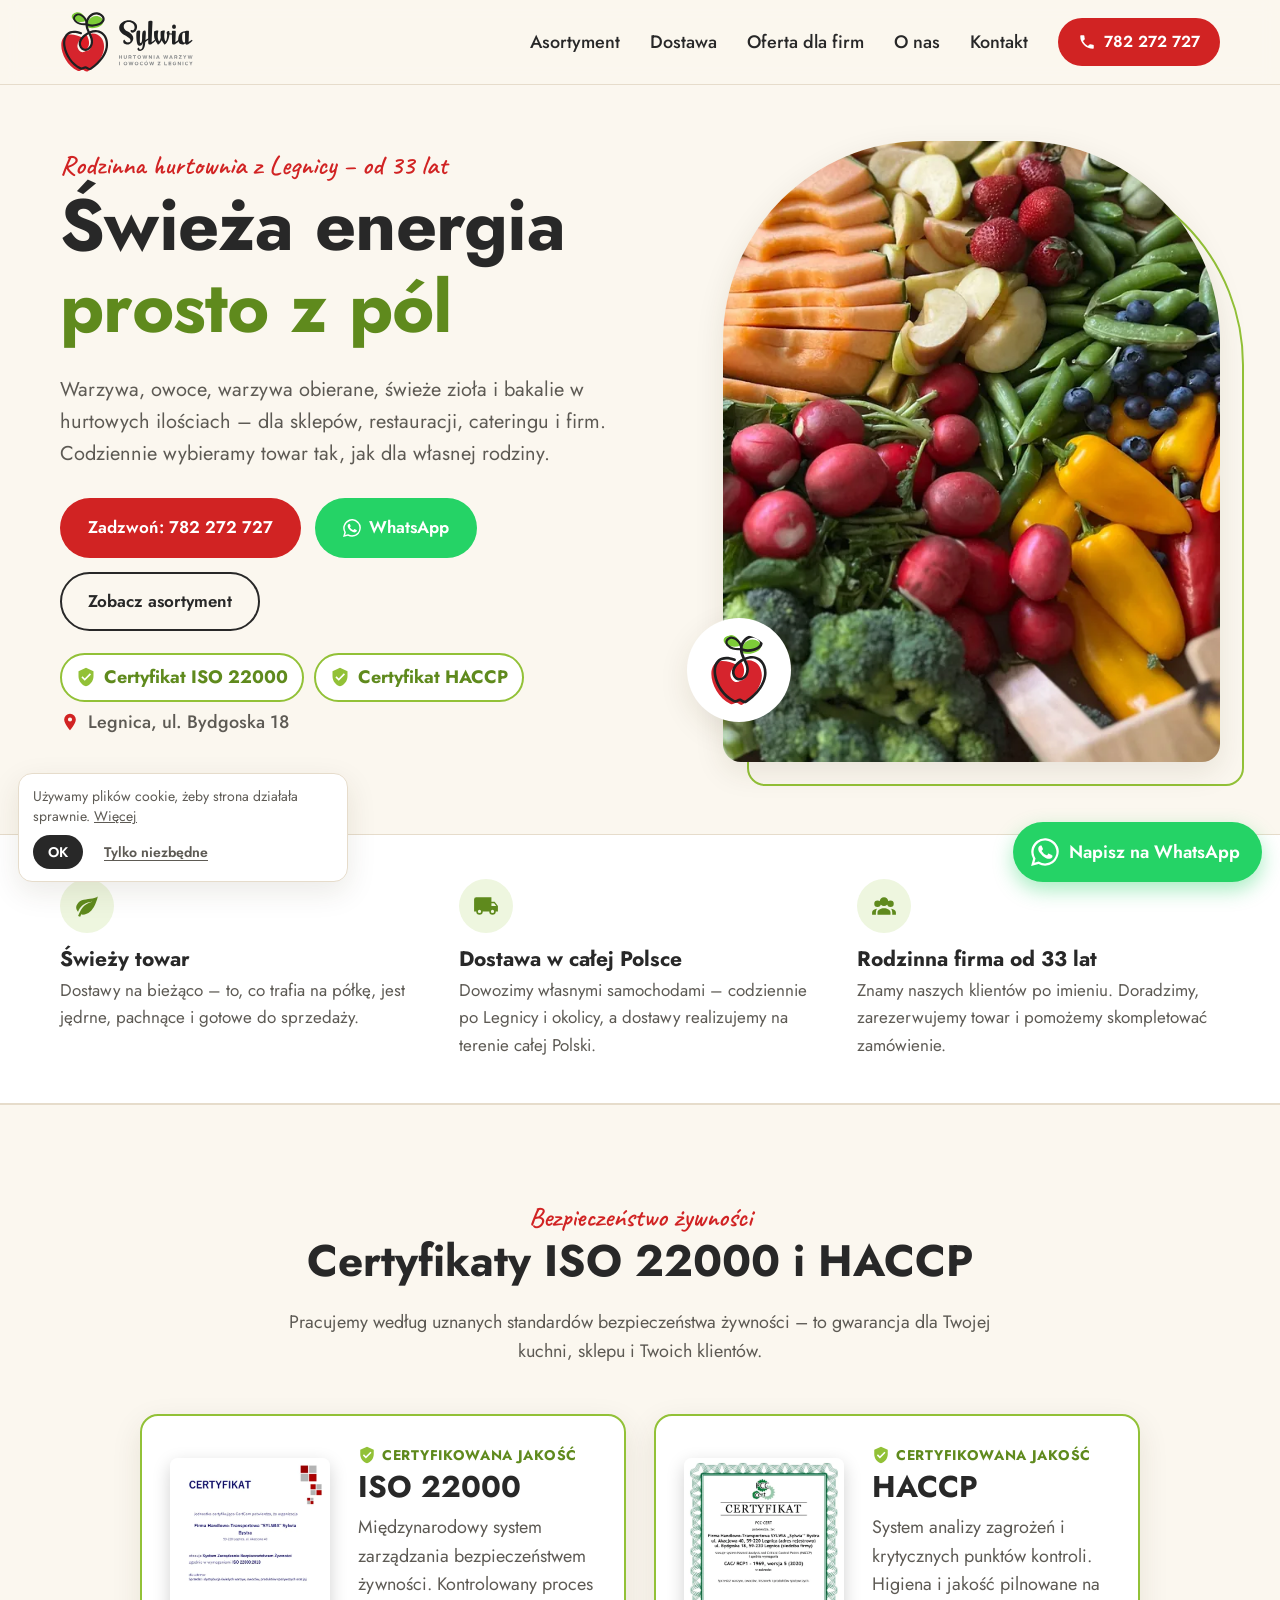
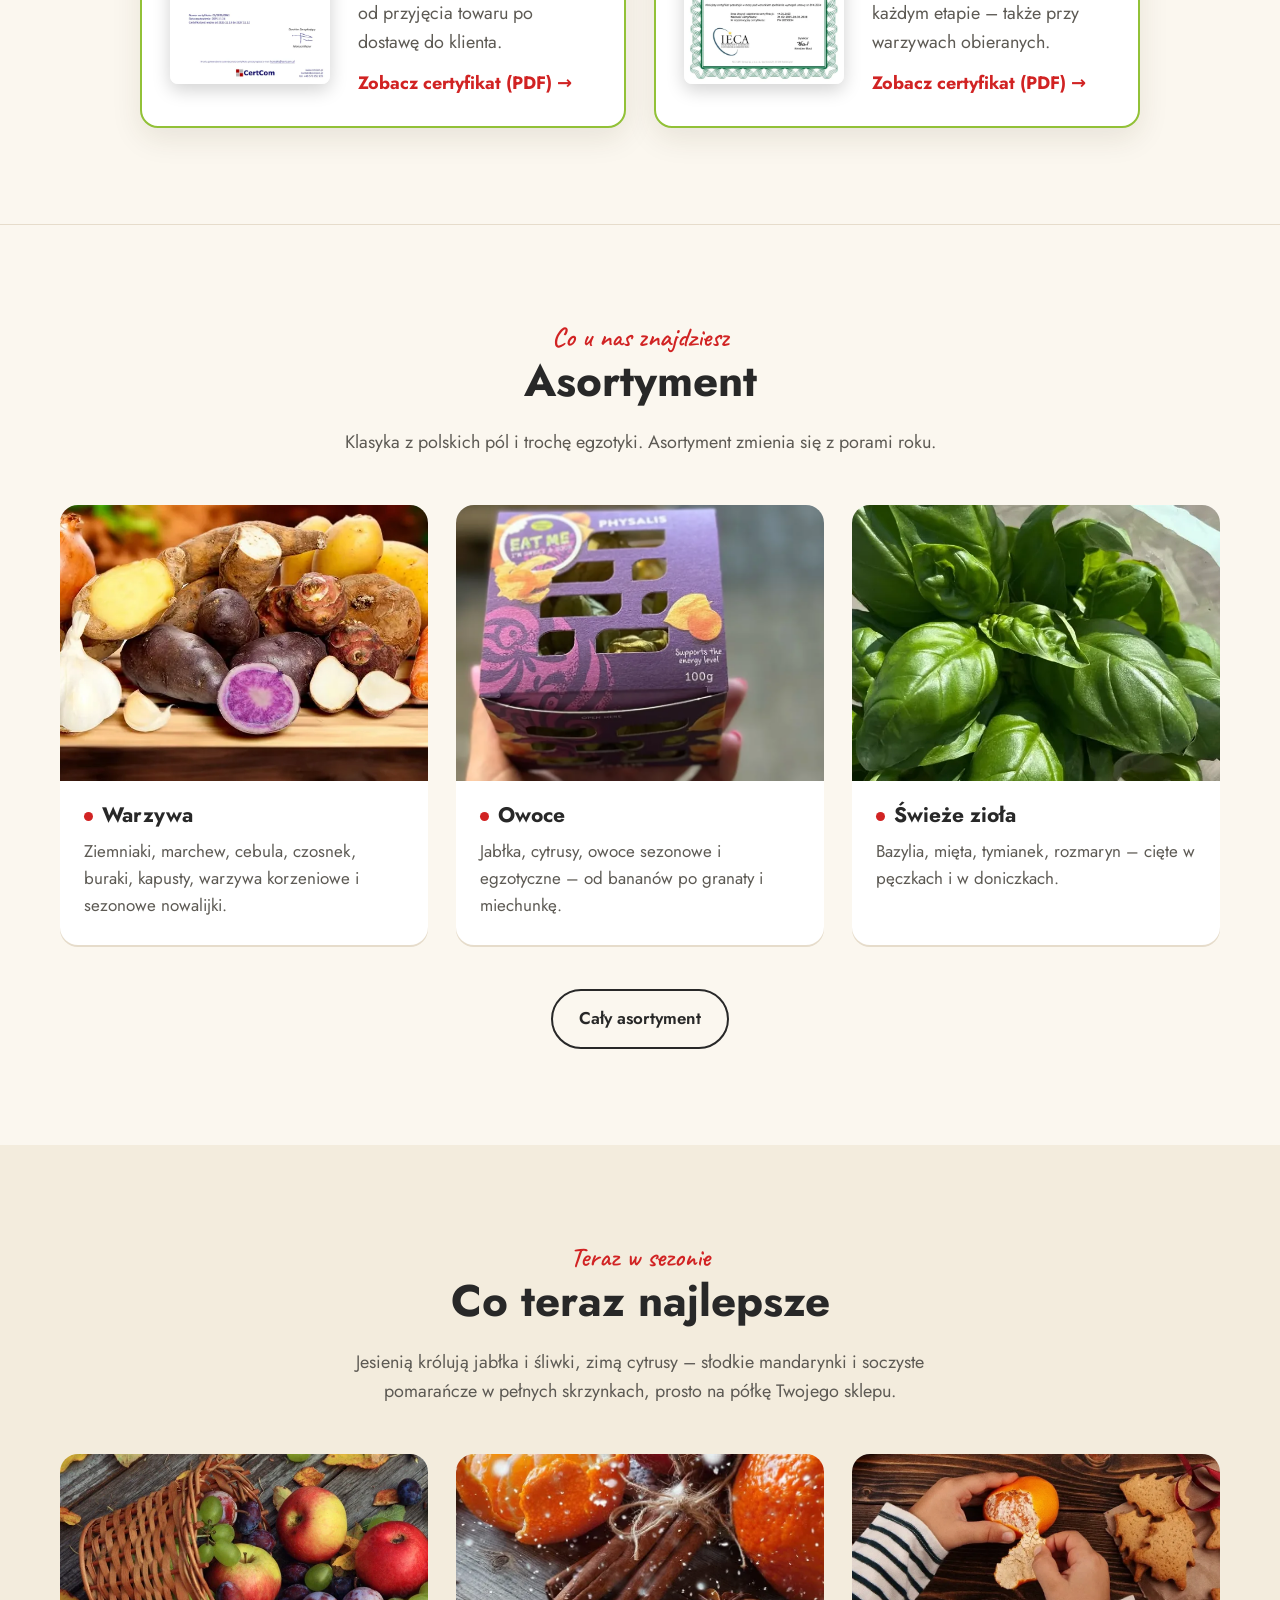
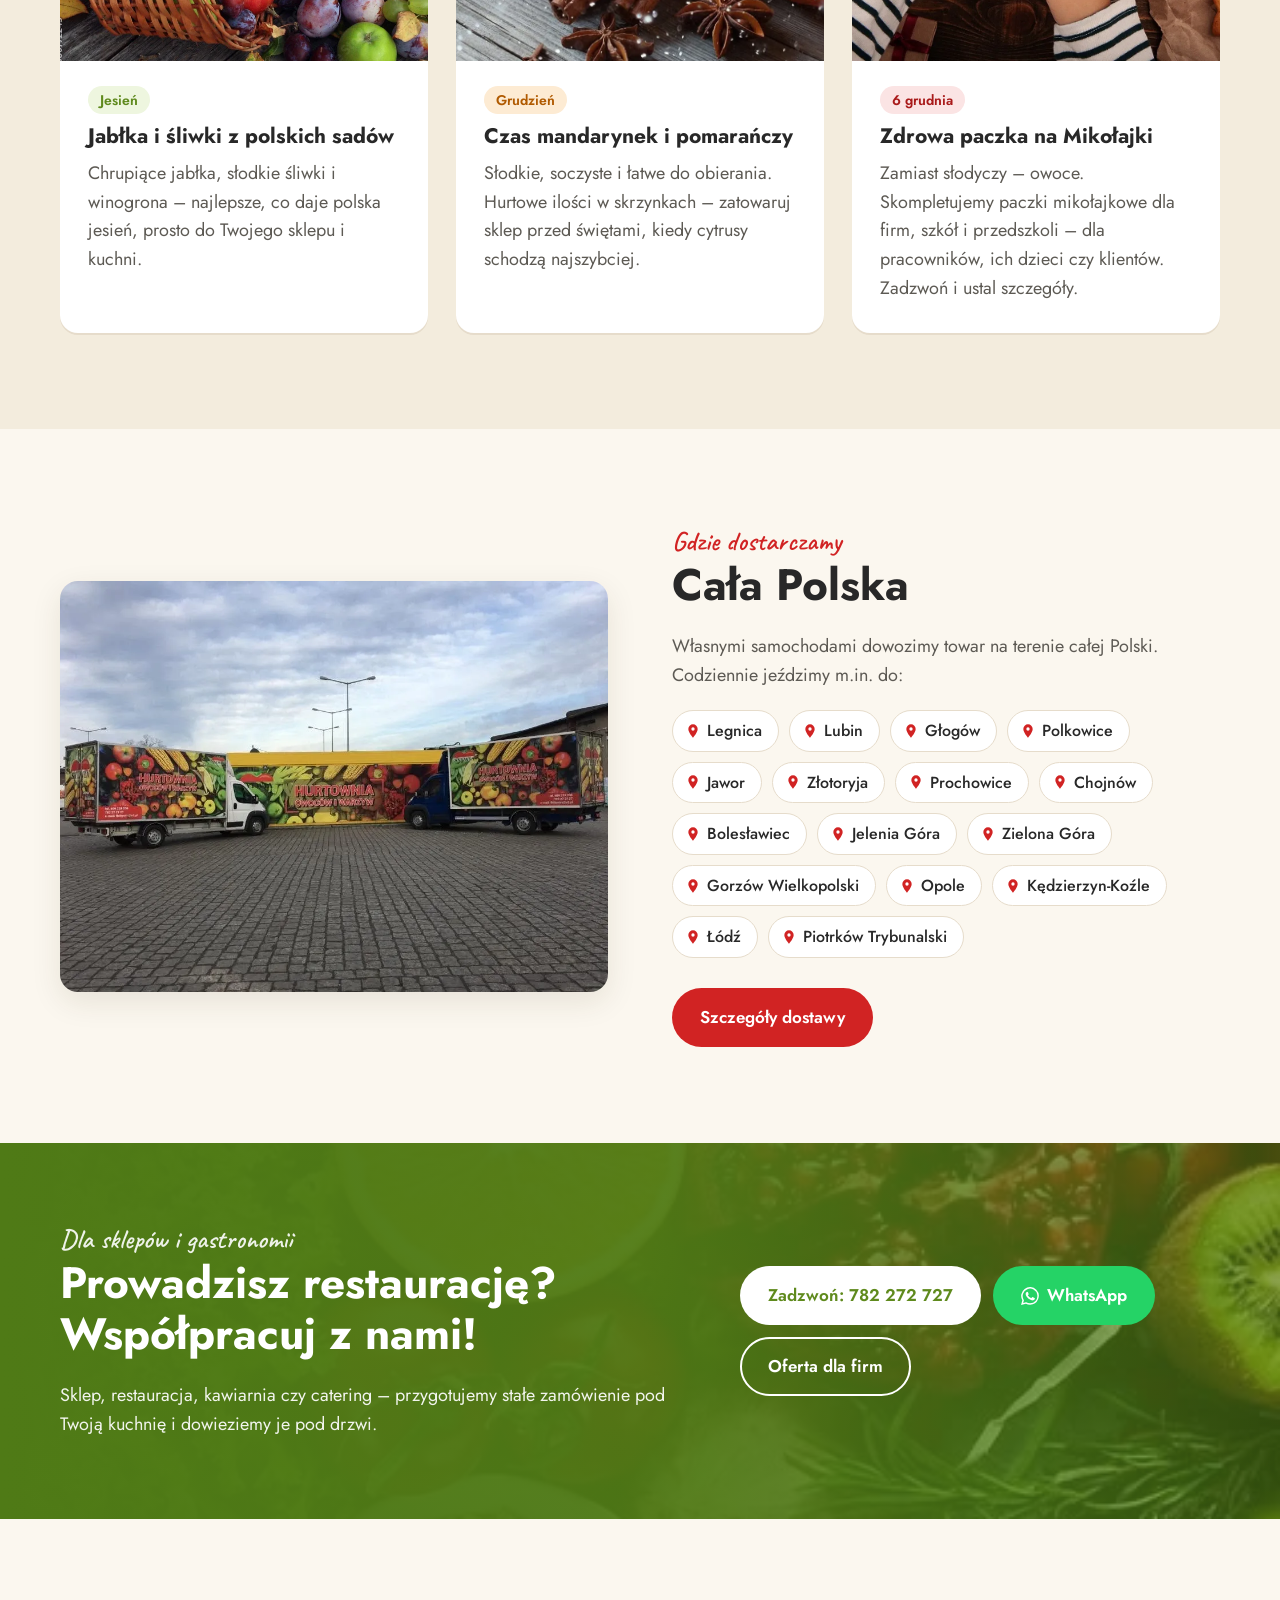
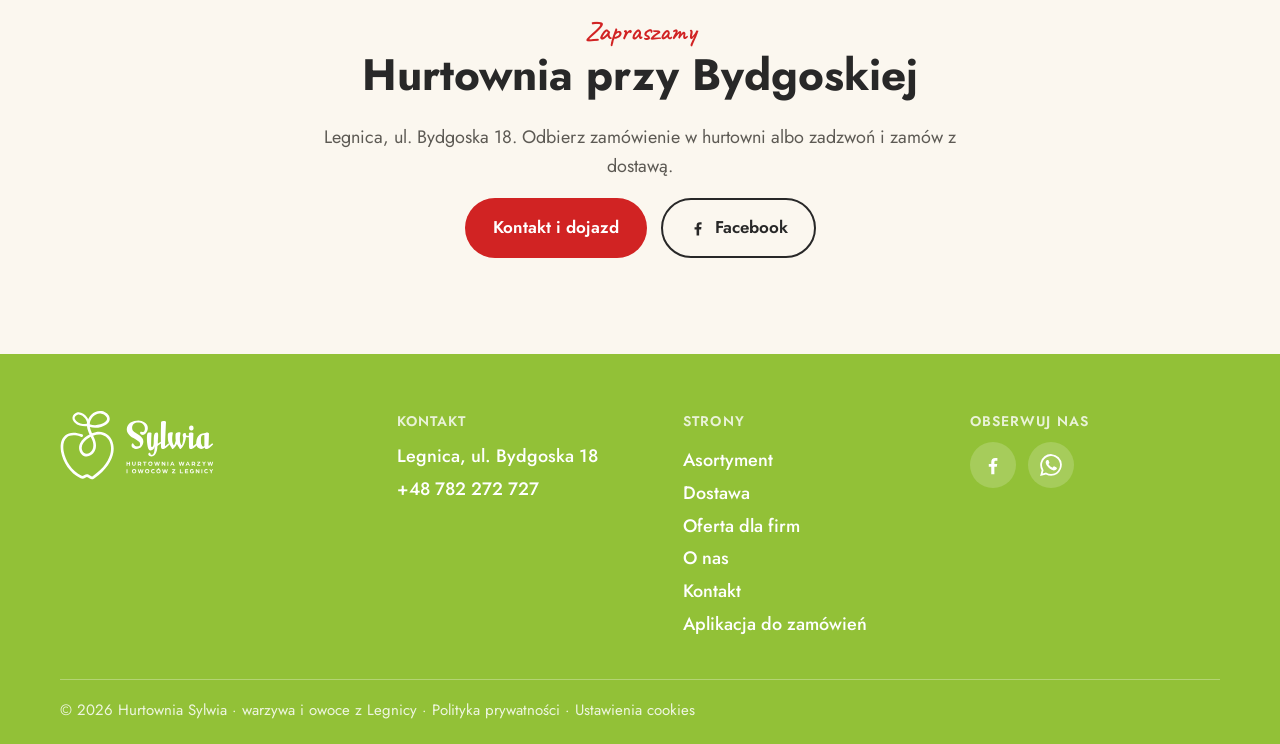
==== index.html @ c3132bb1 "Hero: new photo with responsive srcset; product tiles capped at 600px Co-Authored-By: Claude Opus 5." ====
<!doctype html>
<html lang="pl">
<head>
  <meta charset="utf-8">
  <meta name="viewport" content="width=device-width, initial-scale=1">
  <title>Hurtownia Sylwia – warzywa i owoce z Legnicy</title>
  <meta name="description" content="Rodzinna hurtownia warzyw i owoców w Legnicy. Świeże warzywa, owoce, warzywa obierane, zioła i bakalie dla sklepów, restauracji, cateringu i firm. Dostawa w całej Polsce. Legnica, ul. Bydgoska 18, tel. 782 272 727.">
  <link rel="icon" href="img/favicon.svg" type="image/svg+xml">
  <meta property="og:title" content="Hurtownia Sylwia – warzywa i owoce z Legnicy">
  <meta property="og:description" content="Rodzinna hurtownia warzyw i owoców w Legnicy. Świeże warzywa, owoce, warzywa obierane, zioła i bakalie dla sklepów, restauracji, cateringu i firm. Dostawa w całej Polsce. Legnica, ul. Bydgoska 18, tel. 782 272 727.">
  <meta property="og:image" content="img/hero-warzywa.webp">
  <link rel="preload" href="fonts/jost-latin.woff2" as="font" type="font/woff2" crossorigin>
  <link rel="stylesheet" href="css/style.css">
  <script type="application/ld+json">
  {
    "@context": "https://schema.org",
    "@type": "GroceryStore",
    "name": "Hurtownia Sylwia – warzywa i owoce",
    "telephone": "+48 782 272 727",
    "url": "https://www.warzywaiowoce.legnica.pl",
    "sameAs": ["https://www.facebook.com/p/Sylwia-Hurtownia-warzyw-i-owoc%C3%B3w-100070774976242/"],
    "areaServed": {"@type": "Country", "name": "Polska"},
    "address": {
      "@type": "PostalAddress",
      "streetAddress": "ul. Bydgoska 18",
      "addressLocality": "Legnica",
      "addressCountry": "PL"
    }
  }
  </script>
</head>
<body>

<header class="site-header">
  <div class="wrap header-inner">
    <a href="index.html" class="brand" aria-label="Hurtownia Sylwia – strona główna">
      <img src="img/logo.svg" alt="Sylwia – hurtownia warzyw i owoców z Legnicy" width="210" height="94">
    </a>
    <button class="nav-toggle" aria-expanded="false" aria-controls="nav" aria-label="Menu">
      <span></span><span></span><span></span>
    </button>
    <nav id="nav" class="nav">
      <a href="asortyment.html">Asortyment</a>
      <a href="dostawa.html">Dostawa</a>
      <a href="dla-firm.html">Oferta dla firm</a>
      <a href="o-nas.html">O nas</a>
      <a href="kontakt.html">Kontakt</a>
      <a href="tel:+48782272727" class="btn btn-red btn-sm">
        <svg aria-hidden="true" viewBox="0 0 24 24"><path d="M6.6 10.8a15.1 15.1 0 0 0 6.6 6.6l2.2-2.2a1 1 0 0 1 1-.25 11.4 11.4 0 0 0 3.6.57 1 1 0 0 1 1 1V20a1 1 0 0 1-1 1A17 17 0 0 1 3 4a1 1 0 0 1 1-1h3.5a1 1 0 0 1 1 1c0 1.25.2 2.45.57 3.57a1 1 0 0 1-.25 1z"/></svg>
        782 272 727
      </a>
    </nav>
  </div>
</header>

<main>

  <section class="hero">
    <div class="wrap hero-inner">
      <div class="hero-text">
        <p class="hand">Rodzinna hurtownia z Legnicy – od 33 lat</p>
        <h1>Świeża energia<br><span>prosto z pól</span></h1>
        <p class="lead">Warzywa, owoce, warzywa obierane, świeże zioła i bakalie w hurtowych ilościach – dla sklepów, restauracji, cateringu i firm. Codziennie wybieramy towar tak, jak dla własnej rodziny.</p>
        <div class="hero-cta">
          <a href="tel:+48782272727" class="btn btn-red">Zadzwoń: 782 272 727</a>
          <a href="https://wa.me/48782272727" class="btn btn-wa" target="_blank" rel="noopener"><svg viewBox="0 0 24 24" aria-hidden="true"><path d="M17.5 14.4c-.3-.1-1.8-.9-2-1-.3-.1-.5-.1-.7.1l-.9 1.2c-.2.2-.3.2-.6.1a8.2 8.2 0 0 1-4-3.5c-.3-.5.3-.5.9-1.6.1-.2 0-.4 0-.5l-.9-2.2c-.2-.6-.5-.5-.7-.5h-.6a1.1 1.1 0 0 0-.8.4 3.4 3.4 0 0 0-1 2.5 5.9 5.9 0 0 0 1.2 3.1 13.4 13.4 0 0 0 5.2 4.6c1.9.8 2.7.9 3.6.7a3.1 3.1 0 0 0 2-1.4 2.5 2.5 0 0 0 .2-1.4c-.1-.1-.3-.2-.6-.3zM12 21.8a9.8 9.8 0 0 1-5-1.4l-.4-.2-3.7 1 1-3.6-.2-.4A9.8 9.8 0 1 1 12 21.8zm8.4-18.2A11.8 11.8 0 0 0 1.8 17.8L.1 24l6.4-1.7a11.8 11.8 0 0 0 5.6 1.4A11.9 11.9 0 0 0 20.4 3.6z"/></svg> WhatsApp</a>
          <a href="asortyment.html" class="btn btn-ghost">Zobacz asortyment</a>
        </div>

        <div class="cert-strip">
          <a class="cert-mini" href="certyfikaty/certyfikat-iso22000.pdf" target="_blank" rel="noopener"><svg viewBox="0 0 24 24" aria-hidden="true"><path d="M12 1 3 5v6c0 5.5 3.8 10.7 9 12 5.2-1.3 9-6.5 9-12V5zm-1.5 15.5-4-4 1.4-1.4 2.6 2.6 6.1-6.1 1.4 1.4z"/></svg>Certyfikat ISO 22000</a>
          <a class="cert-mini" href="certyfikaty/certyfikat-haccp.pdf" target="_blank" rel="noopener"><svg viewBox="0 0 24 24" aria-hidden="true"><path d="M12 1 3 5v6c0 5.5 3.8 10.7 9 12 5.2-1.3 9-6.5 9-12V5zm-1.5 15.5-4-4 1.4-1.4 2.6 2.6 6.1-6.1 1.4 1.4z"/></svg>Certyfikat HACCP</a>
        </div>
        <p class="hero-address">
          <svg aria-hidden="true" viewBox="0 0 24 24"><path d="M12 2a7 7 0 0 0-7 7c0 5.25 7 13 7 13s7-7.75 7-13a7 7 0 0 0-7-7zm0 9.5A2.5 2.5 0 1 1 12 6.5a2.5 2.5 0 0 1 0 5z"/></svg>
          Legnica, ul. Bydgoska 18
        </p>
      </div>
      <div class="hero-photo">
        <img src="img/hero-warzywa.webp" srcset="img/hero-warzywa-600.webp 600w, img/hero-warzywa.webp 1000w" sizes="(max-width: 820px) 420px, 500px" alt="Świeże warzywa i owoce: melon, jabłka, truskawki, rzodkiewki, groszek, borówki, papryka, brokuły" width="1000" height="1250" fetchpriority="high">
        <img class="hero-badge" src="img/favicon.svg" alt="" aria-hidden="true">
      </div>
    </div>
  </section>

  <section class="features">
    <div class="wrap features-grid">
      <div class="feature">
        <div class="feature-icon"><svg viewBox="0 0 24 24" aria-hidden="true"><path d="M17 8C8 10 5.9 16.2 3.8 21.3l1.9.7 1-2.3c.5.2 1 .3 1.3.3C19 20 22 3 22 3c-1 2-8 2.3-13 3.3S2 11.5 2 13.5s1.8 3.8 1.8 3.8C7 8 17 8 17 8z"/></svg></div>
        <h3>Świeży towar</h3>
        <p>Dostawy na bieżąco – to, co trafia na półkę, jest jędrne, pachnące i gotowe do sprzedaży.</p>
      </div>
      <div class="feature">
        <div class="feature-icon"><svg viewBox="0 0 24 24" aria-hidden="true"><path d="M20 8h-3V4H3a2 2 0 0 0-2 2v11h2a3 3 0 0 0 6 0h6a3 3 0 0 0 6 0h2v-5zm-.5 1.5L21.46 12H17V9.5zM6 18.5A1.5 1.5 0 1 1 6 15.5a1.5 1.5 0 0 1 0 3zm12 0a1.5 1.5 0 1 1 0-3 1.5 1.5 0 0 1 0 3z"/></svg></div>
        <h3>Dostawa w całej Polsce</h3>
        <p>Dowozimy własnymi samochodami – codziennie po Legnicy i okolicy, a dostawy realizujemy na terenie całej Polski.</p>
      </div>
      <div class="feature">
        <div class="feature-icon"><svg viewBox="0 0 24 24" aria-hidden="true"><path d="M12 12a4 4 0 1 0 0-8 4 4 0 0 0 0 8zm-6 1a3 3 0 1 0 0-6 3 3 0 0 0 0 6zm12 0a3 3 0 1 0 0-6 3 3 0 0 0 0 6zM12 14c-3 0-6 1.5-6 4v2h12v-2c0-2.5-3-4-6-4zm-6.6.6C3 14.9 1 16 1 18v2h3.5v-2c0-1.3.4-2.4 1-3.4zm13.2 0c.6 1 1 2.1 1 3.4v2H23v-2c0-2-2-3.1-4.4-3.4z"/></svg></div>
        <h3>Rodzinna firma od 33 lat</h3>
        <p>Znamy naszych klientów po imieniu. Doradzimy, zarezerwujemy towar i pomożemy skompletować zamówienie.</p>
      </div>
    </div>
  </section>

  <section class="section certs" id="certyfikaty">
    <div class="wrap">
      <div class="section-head">
        <p class="hand">Bezpieczeństwo żywności</p>
        <h2>Certyfikaty ISO 22000 i HACCP</h2>
        <p>Pracujemy według uznanych standardów bezpieczeństwa żywności – to gwarancja dla Twojej kuchni, sklepu i Twoich klientów.</p>
      </div>
      <div class="cert-grid">
        <article class="cert-card">
          <a class="cert-photo" href="certyfikaty/certyfikat-iso22000.pdf" target="_blank" rel="noopener" title="Otwórz certyfikat ISO 22000 (PDF)"><img src="img/cert-iso22000.webp" alt="Certyfikat ISO 22000 – Hurtownia Sylwia" loading="lazy" width="480" height="679"></a>
          <div>
            <p class="cert-check"><svg viewBox="0 0 24 24" aria-hidden="true"><path d="M12 1 3 5v6c0 5.5 3.8 10.7 9 12 5.2-1.3 9-6.5 9-12V5zm-1.5 15.5-4-4 1.4-1.4 2.6 2.6 6.1-6.1 1.4 1.4z"/></svg>Certyfikowana jakość</p>
            <h3>ISO 22000</h3>
            <p>Międzynarodowy system zarządzania bezpieczeństwem żywności. Kontrolowany proces od przyjęcia towaru po dostawę do klienta.</p>
            <a class="cert-link" href="certyfikaty/certyfikat-iso22000.pdf" target="_blank" rel="noopener">Zobacz certyfikat (PDF) →</a>
          </div>
        </article>
        <article class="cert-card">
          <a class="cert-photo" href="certyfikaty/certyfikat-haccp.pdf" target="_blank" rel="noopener" title="Otwórz certyfikat HACCP (PDF)"><img src="img/cert-haccp.webp" alt="Certyfikat HACCP – Hurtownia Sylwia" loading="lazy" width="480" height="679"></a>
          <div>
            <p class="cert-check"><svg viewBox="0 0 24 24" aria-hidden="true"><path d="M12 1 3 5v6c0 5.5 3.8 10.7 9 12 5.2-1.3 9-6.5 9-12V5zm-1.5 15.5-4-4 1.4-1.4 2.6 2.6 6.1-6.1 1.4 1.4z"/></svg>Certyfikowana jakość</p>
            <h3>HACCP</h3>
            <p>System analizy zagrożeń i krytycznych punktów kontroli. Higiena i jakość pilnowane na każdym etapie – także przy warzywach obieranych.</p>
            <a class="cert-link" href="certyfikaty/certyfikat-haccp.pdf" target="_blank" rel="noopener">Zobacz certyfikat (PDF) →</a>
          </div>
        </article>
      </div>
    </div>
  </section>

  <section class="section">
    <div class="wrap">
      <div class="section-head">
        <p class="hand">Co u nas znajdziesz</p>
        <h2>Asortyment</h2>
        <p>Klasyka z polskich pól i trochę egzotyki. Asortyment zmienia się z porami roku.</p>
      </div>
      <div class="cards">
        <article class="card">
          <img src="img/warzywa-korzeniowe.webp" alt="Warzywa korzeniowe: ziemniaki, marchew, cebula, czosnek, topinambur, batat" loading="lazy" width="1080" height="482">
          <div class="card-body">
            <h3>Warzywa</h3>
            <p>Ziemniaki, marchew, cebula, czosnek, buraki, kapusty, warzywa korzeniowe i sezonowe nowalijki.</p>
          </div>
        </article>
        <article class="card">
          <img src="img/miechunka.webp" alt="Miechunka (physalis) w opakowaniu" loading="lazy" width="803" height="803">
          <div class="card-body">
            <h3>Owoce</h3>
            <p>Jabłka, cytrusy, owoce sezonowe i egzotyczne – od bananów po granaty i miechunkę.</p>
          </div>
        </article>
        <article class="card">
          <img src="img/bazylia.webp" alt="Świeża bazylia" loading="lazy" width="803" height="501">
          <div class="card-body">
            <h3>Świeże zioła</h3>
            <p>Bazylia, mięta, tymianek, rozmaryn – cięte w pęczkach i w doniczkach.</p>
          </div>
        </article>
      </div>
      <p class="center-cta"><a href="asortyment.html" class="btn btn-ghost">Cały asortyment</a></p>
    </div>
  </section>

  <section class="section section-tint" id="sezon">
    <div class="wrap">
      <div class="section-head">
        <p class="hand">Teraz w sezonie</p>
        <h2>Co teraz najlepsze</h2>
        <p>Jesienią królują jabłka i śliwki, zimą cytrusy – słodkie mandarynki i soczyste pomarańcze w pełnych skrzynkach, prosto na półkę Twojego sklepu.</p>
      </div>
      <div class="promo-grid">
        <article class="promo">
          <img src="img/stock-jesien.webp" alt="Wiklinowy kosz z jabłkami, śliwkami i winogronami wśród jesiennych liści" loading="lazy" width="718" height="614">
          <div class="promo-body">
            <span class="tag tag-green">Jesień</span>
            <h3>Jabłka i śliwki z polskich sadów</h3>
            <p>Chrupiące jabłka, słodkie śliwki i winogrona – najlepsze, co daje polska jesień, prosto do Twojego sklepu i kuchni.</p>
          </div>
        </article>
        <article class="promo">
          <img src="img/mandarynki.webp" alt="Mandarynki, laski cynamonu i anyż na drewnianym stole" loading="lazy" width="940" height="425">
          <div class="promo-body">
            <span class="tag">Grudzień</span>
            <h3>Czas mandarynek i pomarańczy</h3>
            <p>Słodkie, soczyste i łatwe do obierania. Hurtowe ilości w skrzynkach – zatowaruj sklep przed świętami, kiedy cytrusy schodzą najszybciej.</p>
          </div>
        </article>
        <article class="promo">
          <img src="img/mikolajki.webp" alt="Dziecko obiera mandarynkę obok pierników" loading="lazy" width="1200" height="520">
          <div class="promo-body">
            <span class="tag tag-red">6 grudnia</span>
            <h3>Zdrowa paczka na Mikołajki</h3>
            <p>Zamiast słodyczy – owoce. Skompletujemy paczki mikołajkowe dla firm, szkół i przedszkoli – dla pracowników, ich dzieci czy klientów. Zadzwoń i ustal szczegóły.</p>
          </div>
        </article>
      </div>
    </div>
  </section>

  <section class="section">
    <div class="wrap split">
      <div class="split-photo">
        <img src="img/flota.webp" alt="Dwa samochody dostawcze Hurtowni Sylwia z grafiką owoców i warzyw" loading="lazy" width="960" height="720">
      </div>
      <div>
        <p class="hand">Gdzie dostarczamy</p>
        <h2>Cała Polska</h2>
        <p class="muted">Własnymi samochodami dowozimy towar na terenie całej Polski. Codziennie jeździmy m.in. do:</p>
        <ul class="cities">
          <li><svg aria-hidden="true" viewBox="0 0 24 24"><path d="M12 2a7 7 0 0 0-7 7c0 5.25 7 13 7 13s7-7.75 7-13a7 7 0 0 0-7-7zm0 9.5A2.5 2.5 0 1 1 12 6.5a2.5 2.5 0 0 1 0 5z"/></svg>Legnica</li>
          <li><svg aria-hidden="true" viewBox="0 0 24 24"><path d="M12 2a7 7 0 0 0-7 7c0 5.25 7 13 7 13s7-7.75 7-13a7 7 0 0 0-7-7zm0 9.5A2.5 2.5 0 1 1 12 6.5a2.5 2.5 0 0 1 0 5z"/></svg>Lubin</li>
          <li><svg aria-hidden="true" viewBox="0 0 24 24"><path d="M12 2a7 7 0 0 0-7 7c0 5.25 7 13 7 13s7-7.75 7-13a7 7 0 0 0-7-7zm0 9.5A2.5 2.5 0 1 1 12 6.5a2.5 2.5 0 0 1 0 5z"/></svg>Głogów</li>
          <li><svg aria-hidden="true" viewBox="0 0 24 24"><path d="M12 2a7 7 0 0 0-7 7c0 5.25 7 13 7 13s7-7.75 7-13a7 7 0 0 0-7-7zm0 9.5A2.5 2.5 0 1 1 12 6.5a2.5 2.5 0 0 1 0 5z"/></svg>Polkowice</li>
          <li><svg aria-hidden="true" viewBox="0 0 24 24"><path d="M12 2a7 7 0 0 0-7 7c0 5.25 7 13 7 13s7-7.75 7-13a7 7 0 0 0-7-7zm0 9.5A2.5 2.5 0 1 1 12 6.5a2.5 2.5 0 0 1 0 5z"/></svg>Jawor</li>
          <li><svg aria-hidden="true" viewBox="0 0 24 24"><path d="M12 2a7 7 0 0 0-7 7c0 5.25 7 13 7 13s7-7.75 7-13a7 7 0 0 0-7-7zm0 9.5A2.5 2.5 0 1 1 12 6.5a2.5 2.5 0 0 1 0 5z"/></svg>Złotoryja</li>
          <li><svg aria-hidden="true" viewBox="0 0 24 24"><path d="M12 2a7 7 0 0 0-7 7c0 5.25 7 13 7 13s7-7.75 7-13a7 7 0 0 0-7-7zm0 9.5A2.5 2.5 0 1 1 12 6.5a2.5 2.5 0 0 1 0 5z"/></svg>Prochowice</li>
          <li><svg aria-hidden="true" viewBox="0 0 24 24"><path d="M12 2a7 7 0 0 0-7 7c0 5.25 7 13 7 13s7-7.75 7-13a7 7 0 0 0-7-7zm0 9.5A2.5 2.5 0 1 1 12 6.5a2.5 2.5 0 0 1 0 5z"/></svg>Chojnów</li>
          <li><svg aria-hidden="true" viewBox="0 0 24 24"><path d="M12 2a7 7 0 0 0-7 7c0 5.25 7 13 7 13s7-7.75 7-13a7 7 0 0 0-7-7zm0 9.5A2.5 2.5 0 1 1 12 6.5a2.5 2.5 0 0 1 0 5z"/></svg>Bolesławiec</li>
          <li><svg aria-hidden="true" viewBox="0 0 24 24"><path d="M12 2a7 7 0 0 0-7 7c0 5.25 7 13 7 13s7-7.75 7-13a7 7 0 0 0-7-7zm0 9.5A2.5 2.5 0 1 1 12 6.5a2.5 2.5 0 0 1 0 5z"/></svg>Jelenia Góra</li>
          <li><svg aria-hidden="true" viewBox="0 0 24 24"><path d="M12 2a7 7 0 0 0-7 7c0 5.25 7 13 7 13s7-7.75 7-13a7 7 0 0 0-7-7zm0 9.5A2.5 2.5 0 1 1 12 6.5a2.5 2.5 0 0 1 0 5z"/></svg>Zielona Góra</li>
          <li><svg aria-hidden="true" viewBox="0 0 24 24"><path d="M12 2a7 7 0 0 0-7 7c0 5.25 7 13 7 13s7-7.75 7-13a7 7 0 0 0-7-7zm0 9.5A2.5 2.5 0 1 1 12 6.5a2.5 2.5 0 0 1 0 5z"/></svg>Gorzów Wielkopolski</li>
          <li><svg aria-hidden="true" viewBox="0 0 24 24"><path d="M12 2a7 7 0 0 0-7 7c0 5.25 7 13 7 13s7-7.75 7-13a7 7 0 0 0-7-7zm0 9.5A2.5 2.5 0 1 1 12 6.5a2.5 2.5 0 0 1 0 5z"/></svg>Opole</li>
          <li><svg aria-hidden="true" viewBox="0 0 24 24"><path d="M12 2a7 7 0 0 0-7 7c0 5.25 7 13 7 13s7-7.75 7-13a7 7 0 0 0-7-7zm0 9.5A2.5 2.5 0 1 1 12 6.5a2.5 2.5 0 0 1 0 5z"/></svg>Kędzierzyn-Koźle</li>
          <li><svg aria-hidden="true" viewBox="0 0 24 24"><path d="M12 2a7 7 0 0 0-7 7c0 5.25 7 13 7 13s7-7.75 7-13a7 7 0 0 0-7-7zm0 9.5A2.5 2.5 0 1 1 12 6.5a2.5 2.5 0 0 1 0 5z"/></svg>Łódź</li>
          <li><svg aria-hidden="true" viewBox="0 0 24 24"><path d="M12 2a7 7 0 0 0-7 7c0 5.25 7 13 7 13s7-7.75 7-13a7 7 0 0 0-7-7zm0 9.5A2.5 2.5 0 1 1 12 6.5a2.5 2.5 0 0 1 0 5z"/></svg>Piotrków Trybunalski</li>
        </ul>
        <a href="dostawa.html" class="btn btn-red">Szczegóły dostawy</a>
      </div>
    </div>
  </section>

  <section class="b2b">
    <div class="wrap b2b-inner">
      <div>
        <p class="hand hand-light">Dla sklepów i gastronomii</p>
        <h2>Prowadzisz restaurację? Współpracuj z nami!</h2>
        <p>Sklep, restauracja, kawiarnia czy catering – przygotujemy stałe zamówienie pod Twoją kuchnię i dowieziemy je pod drzwi.</p>
      </div>
      <div class="b2b-cta">
        <a href="tel:+48782272727" class="btn btn-white">Zadzwoń: 782 272 727</a>
        <a href="https://wa.me/48782272727" class="btn btn-wa" target="_blank" rel="noopener"><svg viewBox="0 0 24 24" aria-hidden="true"><path d="M17.5 14.4c-.3-.1-1.8-.9-2-1-.3-.1-.5-.1-.7.1l-.9 1.2c-.2.2-.3.2-.6.1a8.2 8.2 0 0 1-4-3.5c-.3-.5.3-.5.9-1.6.1-.2 0-.4 0-.5l-.9-2.2c-.2-.6-.5-.5-.7-.5h-.6a1.1 1.1 0 0 0-.8.4 3.4 3.4 0 0 0-1 2.5 5.9 5.9 0 0 0 1.2 3.1 13.4 13.4 0 0 0 5.2 4.6c1.9.8 2.7.9 3.6.7a3.1 3.1 0 0 0 2-1.4 2.5 2.5 0 0 0 .2-1.4c-.1-.1-.3-.2-.6-.3zM12 21.8a9.8 9.8 0 0 1-5-1.4l-.4-.2-3.7 1 1-3.6-.2-.4A9.8 9.8 0 1 1 12 21.8zm8.4-18.2A11.8 11.8 0 0 0 1.8 17.8L.1 24l6.4-1.7a11.8 11.8 0 0 0 5.6 1.4A11.9 11.9 0 0 0 20.4 3.6z"/></svg> WhatsApp</a>
        <a href="dla-firm.html" class="btn btn-outline-white">Oferta dla firm</a>
      </div>
    </div>
  </section>

  <section class="section">
    <div class="wrap visit">
      <div>
        <p class="hand">Zapraszamy</p>
        <h2>Hurtownia przy Bydgoskiej</h2>
        <p class="muted">Legnica, ul. Bydgoska 18. Odbierz zamówienie w hurtowni albo zadzwoń i zamów z dostawą.</p>
        <div class="contact-cta">
          <a href="kontakt.html" class="btn btn-red">Kontakt i dojazd</a>
          <a href="https://www.facebook.com/p/Sylwia-Hurtownia-warzyw-i-owoc%C3%B3w-100070774976242/" class="btn btn-ghost" target="_blank" rel="noopener"><svg viewBox="0 0 24 24" aria-hidden="true"><path d="M13.5 22v-8h2.7l.4-3.2h-3.1V8.8c0-.9.3-1.5 1.6-1.5h1.7V4.4a22 22 0 0 0-2.5-.1c-2.5 0-4.2 1.5-4.2 4.3v2.3H7.4V14h2.7v8z"/></svg> Facebook</a>
        </div>
      </div>
    </div>
  </section>
</main>

<footer class="site-footer">
  <div class="wrap footer-grid">
    <div>
      <img src="img/logo-white.svg" alt="Sylwia – hurtownia warzyw i owoców z Legnicy" class="footer-logo" width="200" height="90">
    </div>
    <div class="footer-info">
      <p class="footer-h">Kontakt</p>
      <p>Legnica, ul. Bydgoska 18</p>
      <p><a href="tel:+48782272727">+48 782 272 727</a></p>
    </div>
    <nav class="footer-nav" aria-label="Stopka">
      <p class="footer-h">Strony</p>
        <a href="asortyment.html">Asortyment</a>
        <a href="dostawa.html">Dostawa</a>
        <a href="dla-firm.html">Oferta dla firm</a>
        <a href="o-nas.html">O nas</a>
        <a href="kontakt.html">Kontakt</a>
        <a href="zamow/">Aplikacja do zamówień</a>
    </nav>
    <div>
      <p class="footer-h">Obserwuj nas</p>
      <div class="social social-light">
        <a href="https://www.facebook.com/p/Sylwia-Hurtownia-warzyw-i-owoc%C3%B3w-100070774976242/" target="_blank" rel="noopener" aria-label="Facebook – Hurtownia Sylwia"><svg viewBox="0 0 24 24" aria-hidden="true"><path d="M13.5 22v-8h2.7l.4-3.2h-3.1V8.8c0-.9.3-1.5 1.6-1.5h1.7V4.4a22 22 0 0 0-2.5-.1c-2.5 0-4.2 1.5-4.2 4.3v2.3H7.4V14h2.7v8z"/></svg></a>
        <a href="https://wa.me/48782272727" target="_blank" rel="noopener" aria-label="WhatsApp – napisz do nas"><svg viewBox="0 0 24 24" aria-hidden="true"><path d="M17.5 14.4c-.3-.1-1.8-.9-2-1-.3-.1-.5-.1-.7.1l-.9 1.2c-.2.2-.3.2-.6.1a8.2 8.2 0 0 1-4-3.5c-.3-.5.3-.5.9-1.6.1-.2 0-.4 0-.5l-.9-2.2c-.2-.6-.5-.5-.7-.5h-.6a1.1 1.1 0 0 0-.8.4 3.4 3.4 0 0 0-1 2.5 5.9 5.9 0 0 0 1.2 3.1 13.4 13.4 0 0 0 5.2 4.6c1.9.8 2.7.9 3.6.7a3.1 3.1 0 0 0 2-1.4 2.5 2.5 0 0 0 .2-1.4c-.1-.1-.3-.2-.6-.3zM12 21.8a9.8 9.8 0 0 1-5-1.4l-.4-.2-3.7 1 1-3.6-.2-.4A9.8 9.8 0 1 1 12 21.8zm8.4-18.2A11.8 11.8 0 0 0 1.8 17.8L.1 24l6.4-1.7a11.8 11.8 0 0 0 5.6 1.4A11.9 11.9 0 0 0 20.4 3.6z"/></svg></a>
      </div>
    </div>
  </div>
  <div class="wrap footer-bottom">
    <p>© <span id="year">2026</span> Hurtownia Sylwia · warzywa i owoce z Legnicy · <a href="polityka-prywatnosci.html">Polityka prywatności</a> · <a href="#" data-cookie-settings>Ustawienia cookies</a></p>
  </div>
</footer>

<div class="fabs">
  <a href="https://wa.me/48782272727" class="fab fab-wa" target="_blank" rel="noopener" aria-label="Napisz do nas na WhatsApp">
    <svg viewBox="0 0 24 24" aria-hidden="true"><path d="M17.5 14.4c-.3-.1-1.8-.9-2-1-.3-.1-.5-.1-.7.1l-.9 1.2c-.2.2-.3.2-.6.1a8.2 8.2 0 0 1-4-3.5c-.3-.5.3-.5.9-1.6.1-.2 0-.4 0-.5l-.9-2.2c-.2-.6-.5-.5-.7-.5h-.6a1.1 1.1 0 0 0-.8.4 3.4 3.4 0 0 0-1 2.5 5.9 5.9 0 0 0 1.2 3.1 13.4 13.4 0 0 0 5.2 4.6c1.9.8 2.7.9 3.6.7a3.1 3.1 0 0 0 2-1.4 2.5 2.5 0 0 0 .2-1.4c-.1-.1-.3-.2-.6-.3zM12 21.8a9.8 9.8 0 0 1-5-1.4l-.4-.2-3.7 1 1-3.6-.2-.4A9.8 9.8 0 1 1 12 21.8zm8.4-18.2A11.8 11.8 0 0 0 1.8 17.8L.1 24l6.4-1.7a11.8 11.8 0 0 0 5.6 1.4A11.9 11.9 0 0 0 20.4 3.6z"/></svg><span class="fab-label">Napisz na WhatsApp</span>
  </a>
  <a href="tel:+48782272727" class="fab fab-call" aria-label="Zadzwoń do hurtowni">
    <svg aria-hidden="true" viewBox="0 0 24 24"><path d="M6.6 10.8a15.1 15.1 0 0 0 6.6 6.6l2.2-2.2a1 1 0 0 1 1-.25 11.4 11.4 0 0 0 3.6.57 1 1 0 0 1 1 1V20a1 1 0 0 1-1 1A17 17 0 0 1 3 4a1 1 0 0 1 1-1h3.5a1 1 0 0 1 1 1c0 1.25.2 2.45.57 3.57a1 1 0 0 1-.25 1z"/></svg>
  </a>
</div>

<script>
  const t = document.querySelector('.nav-toggle'), n = document.getElementById('nav');
  t.addEventListener('click', () => {
    const open = n.classList.toggle('open');
    t.setAttribute('aria-expanded', open);
  });
  document.querySelectorAll('[data-soon]').forEach(a => a.addEventListener('click', e => e.preventDefault()));
  document.getElementById('year').textContent = new Date().getFullYear();
</script>
<script src="js/cookies.js" defer></script>
</body>
</html>
---- css/style.css ----
/* Self-hosted fonts (Jost variable, Caveat 600) – no requests to Google */
@font-face { font-family: 'Jost'; font-style: normal; font-weight: 400 700; font-display: swap; src: url(../fonts/jost-latin-ext.woff2) format('woff2'); unicode-range: U+0100-02BA, U+02BD-02C5, U+02C7-02CC, U+02CE-02D7, U+02DD-02FF, U+0304, U+0308, U+0329, U+1D00-1DBF, U+1E00-1E9F, U+1EF2-1EFF, U+2020, U+20A0-20AB, U+20AD-20C4, U+2113, U+2C60-2C7F, U+A720-A7FF; }
@font-face { font-family: 'Jost'; font-style: normal; font-weight: 400 700; font-display: swap; src: url(../fonts/jost-latin.woff2) format('woff2'); unicode-range: U+0000-00FF, U+0131, U+0152-0153, U+02BB-02BC, U+02C6, U+02DA, U+02DC, U+0304, U+0308, U+0329, U+2000-206F, U+20AC, U+2122, U+2191, U+2193, U+2212, U+2215, U+FEFF, U+FFFD; }
@font-face { font-family: 'Caveat'; font-style: normal; font-weight: 600; font-display: swap; src: url(../fonts/caveat-600-latin-ext.woff2) format('woff2'); unicode-range: U+0100-02BA, U+02BD-02C5, U+02C7-02CC, U+02CE-02D7, U+02DD-02FF, U+0304, U+0308, U+0329, U+1D00-1DBF, U+1E00-1E9F, U+1EF2-1EFF, U+2020, U+20A0-20AB, U+20AD-20C4, U+2113, U+2C60-2C7F, U+A720-A7FF; }
@font-face { font-family: 'Caveat'; font-style: normal; font-weight: 600; font-display: swap; src: url(../fonts/caveat-600-latin.woff2) format('woff2'); unicode-range: U+0000-00FF, U+0131, U+0152-0153, U+02BB-02BC, U+02C6, U+02DA, U+02DC, U+0304, U+0308, U+0329, U+2000-206F, U+20AC, U+2122, U+2191, U+2193, U+2212, U+2215, U+FEFF, U+FFFD; }

:root {
  --red: #d12323;
  --red-dark: #a91a1a;
  --green: #92c137;
  --green-dark: #5f8a1d;
  --ink: #282828;
  --muted: #5d5a54;
  --cream: #fbf7ef;
  --cream-2: #f3ecdd;
  --line: #e6dccb;
  --radius: 18px;
  --shadow: 0 10px 30px rgba(60, 45, 20, .10);
}

* { box-sizing: border-box; }
html { scroll-behavior: smooth; scroll-padding-top: 90px; }
body {
  margin: 0;
  font-family: "Jost", system-ui, sans-serif;
  font-size: 18px;
  line-height: 1.6;
  color: var(--ink);
  background: var(--cream);
  -webkit-font-smoothing: antialiased;
}
img { max-width: 100%; height: auto; display: block; }
a { color: inherit; }
h1, h2, h3 { line-height: 1.15; margin: 0 0 .5em; font-weight: 700; }
h2 { font-size: clamp(30px, 4vw, 44px); }
h3 { font-size: 21px; }
p { margin: 0 0 1em; }

.wrap { width: min(1160px, 100% - 40px); margin-inline: auto; }

.hand {
  font-family: "Caveat", cursive;
  font-size: 27px;
  color: var(--red);
  margin: 0 0 .1em;
  line-height: 1.2;
}
.hand-light { color: #fff; opacity: .9; }

/* Buttons */
.btn {
  display: inline-flex; align-items: center; gap: 8px;
  padding: 14px 26px;
  border-radius: 999px;
  font-weight: 600; font-size: 17px;
  text-decoration: none;
  border: 2px solid transparent;
  transition: background .2s, color .2s, transform .2s, border-color .2s;
}
.btn:hover { transform: translateY(-2px); }
.btn svg { width: 18px; height: 18px; fill: currentColor; }
.btn-red { background: var(--red); color: #fff; }
.btn-red:hover { background: var(--red-dark); }
.btn-ghost { border-color: var(--ink); color: var(--ink); }
.btn-ghost:hover { background: var(--ink); color: #fff; }
.btn-white { background: #fff; color: var(--green-dark); }
.btn-white:hover { background: var(--cream); }
.btn-sm { padding: 9px 18px; font-size: 16px; }

/* Header */
.site-header {
  position: sticky; top: 0; z-index: 50;
  background: rgba(251, 247, 239, .94);
  backdrop-filter: blur(8px);
  border-bottom: 1px solid var(--line);
}
.header-inner { display: flex; align-items: center; justify-content: space-between; height: 84px; }
.brand img { height: 62px; width: auto; }
.nav { display: flex; align-items: center; gap: 30px; }
.nav a:not(.btn) { text-decoration: none; font-weight: 500; position: relative; }
.nav a:not(.btn)::after {
  content: ""; position: absolute; left: 0; right: 100%; bottom: -4px;
  height: 2px; background: var(--green); transition: right .25s;
}
.nav a:not(.btn):hover::after { right: 0; }
.nav-toggle { display: none; background: none; border: 0; padding: 8px; cursor: pointer; }
.nav-toggle span { display: block; width: 26px; height: 2px; background: var(--ink); margin: 6px 0; border-radius: 2px; }

/* Hero */
.hero { padding: 56px 0 72px; overflow: hidden; }
.hero-inner { display: grid; grid-template-columns: 1.1fr .9fr; gap: 56px; align-items: center; }
.hero h1 { font-size: clamp(42px, 6vw, 72px); letter-spacing: -.01em; margin-bottom: .35em; }
.hero h1 span { color: var(--green-dark); }
.lead { font-size: 20px; color: var(--muted); max-width: 34em; }
.hero-cta { display: flex; flex-wrap: wrap; gap: 14px; margin: 28px 0 22px; }
.hero-address { display: flex; align-items: center; gap: 8px; color: var(--muted); font-weight: 500; }
.hero-address svg { width: 20px; height: 20px; fill: var(--red); }
.hero-photo { position: relative; }
.hero-photo > img:first-child {
  width: 100%; aspect-ratio: 4 / 5; object-fit: cover;
  border-radius: 200px 200px var(--radius) var(--radius);
  box-shadow: var(--shadow);
}
.hero-photo::before {
  content: ""; position: absolute; inset: 24px -24px -24px 24px;
  border: 2px solid var(--green); border-radius: 200px 200px var(--radius) var(--radius);
  z-index: -1;
}
.hero-badge {
  position: absolute; left: -36px; bottom: 40px;
  width: 104px; height: 104px; padding: 16px;
  background: #fff; border-radius: 50%; box-shadow: var(--shadow);
}

/* Features */
.features { background: #fff; border-block: 1px solid var(--line); padding: 44px 0; }
.features-grid { display: grid; grid-template-columns: repeat(3, 1fr); gap: 36px; }
.feature h3 { margin: 14px 0 6px; }
.feature p { color: var(--muted); margin: 0; font-size: 17px; }
.feature-icon {
  width: 54px; height: 54px; border-radius: 50%;
  background: #eef6df; display: grid; place-items: center;
}
.feature-icon svg { width: 26px; height: 26px; fill: var(--green-dark); }

/* Sections */
.section { padding: 96px 0; }
.section-tint { background: var(--cream-2); }
.section-head { text-align: center; max-width: 640px; margin: 0 auto 48px; }
.section-head p:last-child { color: var(--muted); }

/* Cards */
.cards { display: grid; grid-template-columns: repeat(3, 1fr); gap: 28px; }
.card {
  background: #fff; border-radius: var(--radius); overflow: hidden;
  box-shadow: 0 2px 0 var(--line);
  transition: transform .25s, box-shadow .25s;
}
.card:hover { transform: translateY(-4px); box-shadow: var(--shadow); }
.card img { width: 100%; aspect-ratio: 4 / 3; object-fit: cover; }
.card-body { padding: 22px 24px 26px; }
.card-body h3 { position: relative; padding-left: 18px; }
.card-body h3::before {
  content: ""; position: absolute; left: 0; top: .42em;
  width: 9px; height: 9px; border-radius: 50%; background: var(--red);
}
.card-body p { color: var(--muted); font-size: 17px; margin: 0; }

/* Gallery */
.gallery {
  display: grid; gap: 16px;
  grid-template-columns: 1fr 1fr 1fr;
  grid-template-rows: 280px 280px;
}
.gallery figure { margin: 0; border-radius: var(--radius); overflow: hidden; }
.gallery img { width: 100%; height: 100%; object-fit: cover; transition: transform .5s; }
.gallery figure:hover img { transform: scale(1.04); }
.g-tall { grid-row: span 2; }
.g-wide { grid-column: span 2; }

/* About */
.about { display: grid; grid-template-columns: .9fr 1.1fr; gap: 64px; align-items: center; }
.about-photo img { border-radius: var(--radius); aspect-ratio: 1; object-fit: cover; box-shadow: var(--shadow); }
.about-text p:not(.hand) { color: var(--muted); }
.ticks { list-style: none; padding: 0; margin: 24px 0 0; }
.ticks li { position: relative; padding-left: 34px; margin-bottom: 10px; font-weight: 500; }
.ticks li::before {
  content: ""; position: absolute; left: 0; top: 4px; width: 22px; height: 22px; border-radius: 50%;
  background: var(--green) url("data:image/svg+xml,%3Csvg xmlns='http://www.w3.org/2000/svg' viewBox='0 0 24 24'%3E%3Cpath fill='%23fff' d='M9 16.2 4.8 12l-1.4 1.4L9 19 21 7l-1.4-1.4z'/%3E%3C/svg%3E") center / 15px no-repeat;
}

/* B2B */
.b2b {
  background: var(--green-dark) url("../img/hero-kosz.webp") right center / cover no-repeat;
  position: relative; color: #fff; padding: 80px 0;
}
.b2b::before {
  content: ""; position: absolute; inset: 0;
  background: linear-gradient(90deg, #4f7a16 0%, rgba(79, 122, 22, .94) 55%, rgba(79, 122, 22, .6) 100%);
}
.b2b-inner { position: relative; display: flex; gap: 40px; align-items: center; justify-content: space-between; }
.b2b-inner > div:first-child { max-width: 640px; }
.b2b p:not(.hand) { opacity: .92; margin: 0; }

/* Contact */
.contact { display: grid; grid-template-columns: .9fr 1.1fr; gap: 56px; align-items: stretch; }
.contact-list { list-style: none; padding: 0; margin: 24px 0 32px; }
.contact-list li { display: flex; gap: 16px; margin-bottom: 22px; }
.contact-list strong { display: block; font-size: 14px; text-transform: uppercase; letter-spacing: .08em; color: var(--muted); font-weight: 600; }
.contact-list a { text-decoration: none; font-weight: 600; font-size: 20px; }
.ci-icon { flex: none; width: 46px; height: 46px; border-radius: 50%; background: #fbe4e4; display: grid; place-items: center; }
.ci-icon svg { width: 22px; height: 22px; fill: var(--red); }
.contact-cta { display: flex; flex-wrap: wrap; gap: 14px; }
.map { border-radius: var(--radius); overflow: hidden; min-height: 400px; box-shadow: var(--shadow); background: var(--cream-2); }
.map iframe { width: 100%; height: 100%; min-height: 400px; border: 0; display: block; }

/* Footer */
.site-footer { background: var(--green); color: #fff; padding: 56px 0 0; }
.footer-grid { display: grid; grid-template-columns: 1.2fr 1fr 1fr 1fr; gap: 36px; }
.footer-logo { height: 70px; width: auto; }
.footer-h { font-size: 14px; text-transform: uppercase; letter-spacing: .08em; font-weight: 600; opacity: .8; margin: 0 0 10px; }
.footer-info p:not(.footer-h) { margin: 0 0 4px; font-weight: 500; }
.site-footer a { text-decoration: none; }
.footer-nav { display: flex; flex-direction: column; gap: 4px; }
.footer-nav a { font-weight: 500; }
.footer-nav a:hover, .footer-info a:hover { text-decoration: underline; }
.footer-bottom { border-top: 1px solid rgba(255,255,255,.3); margin-top: 40px; padding: 18px 0 22px; }
.footer-bottom p { margin: 0; font-size: 15px; opacity: .85; }

/* Social */
.social { display: flex; gap: 12px; }
.social a {
  width: 46px; height: 46px; border-radius: 50%; display: grid; place-items: center;
  background: #fff; border: 1px solid var(--line); transition: transform .2s, background .2s;
}
.social a:hover { transform: translateY(-2px); }
.social svg { width: 22px; height: 22px; fill: var(--green-dark); }
.social-light a { background: rgba(255,255,255,.18); border-color: transparent; }
.social-light a:hover { background: rgba(255,255,255,.3); }
.social-light svg { fill: #fff; }
.follow { display: flex; flex-direction: column; align-items: center; gap: 12px; margin-top: 48px; text-align: center; }
.follow p { margin: 0; color: var(--muted); }
.follow-left { align-items: flex-start; text-align: left; margin-top: 36px; }

/* WhatsApp */
.btn-wa { background: #25d366; color: #fff; }
.btn-wa:hover { background: #1ebe5b; }
.btn-outline-white { border-color: #fff; color: #fff; }
.btn-outline-white:hover { background: #fff; color: var(--green-dark); }
.ci-icon.ci-wa { background: #dcf8e7; }
.ci-icon.ci-wa svg { fill: #1ebe5b; }

/* Floating buttons */
.fabs { position: fixed; right: 18px; bottom: 18px; z-index: 60; display: flex; flex-direction: column; align-items: flex-end; gap: 12px; }
.fab {
  min-width: 60px; height: 60px; border-radius: 999px;
  display: inline-flex; align-items: center; justify-content: center; gap: 10px;
  color: #fff; text-decoration: none; font-weight: 600;
  transition: transform .2s;
}
.fab:hover { transform: translateY(-2px); }
.fab svg { width: 28px; height: 28px; fill: #fff; flex: none; }
.fab-wa { background: #25d366; box-shadow: 0 8px 20px rgba(37, 211, 102, .4); padding: 0 22px 0 18px; }
.fab-call { background: var(--red); box-shadow: 0 8px 20px rgba(209, 35, 35, .4); display: none; }

/* Subpage header */
.page-hero { padding: 72px 0 64px; background: var(--cream-2); border-bottom: 1px solid var(--line); }
.page-hero h1 { font-size: clamp(38px, 5.5vw, 62px); margin-bottom: .3em; }
.page-hero h1 span { color: var(--green-dark); }
.page-hero .lead { margin: 0; }
.page-hero.has-img { position: relative; color: #fff; background-color: #222; background-position: center; background-size: cover; background-repeat: no-repeat; padding: 110px 0 96px; border: 0; }
.page-hero.has-img::before { content: ""; position: absolute; inset: 0; background: linear-gradient(90deg, rgba(20,20,20,.85), rgba(20,20,20,.45)); }
.page-hero.has-img .wrap { position: relative; }
.page-hero.has-img .lead { color: rgba(255,255,255,.88); }
.page-hero.has-img h1 span { color: var(--green); }
.page-hero.has-img .hand { color: #ff8a8a; }

/* Misc layout */
.muted { color: var(--muted); }
.center-cta { text-align: center; margin: 44px 0 0; }
.contact-cta.center { justify-content: center; }
.split { display: grid; grid-template-columns: 1fr 1fr; gap: 64px; align-items: center; }
.split-photo img { border-radius: var(--radius); box-shadow: var(--shadow); width: 100%; aspect-ratio: 4 / 3; object-fit: cover; }
.ask { text-align: center; max-width: 640px; }
.visit { text-align: center; max-width: 700px; }
.visit .contact-cta { justify-content: center; }
.btn svg { flex: none; }

/* Cities */
.cities { list-style: none; padding: 0; margin: 20px 0 30px; display: flex; flex-wrap: wrap; gap: 10px; }
.cities li {
  display: inline-flex; align-items: center; gap: 6px;
  background: #fff; border: 1px solid var(--line); border-radius: 999px;
  padding: 7px 16px 7px 12px; font-weight: 500; font-size: 16px;
}
.cities svg { width: 16px; height: 16px; fill: var(--red); }
.cities-lg li { font-size: 18px; padding: 10px 20px 10px 14px; }

/* Seasonal promos */
.promo-grid { display: grid; grid-template-columns: repeat(3, 1fr); gap: 28px; }
.promo { background: #fff; border-radius: var(--radius); overflow: hidden; box-shadow: 0 2px 0 var(--line); }
.promo img { width: 100%; aspect-ratio: 16 / 9; object-fit: cover; }
.promo-body { padding: 24px 28px 30px; }
.promo-body p { color: var(--muted); margin: 0; }
.tag { display: inline-block; background: #fdebd3; color: #b05a00; font-weight: 600; font-size: 14px; border-radius: 999px; padding: 3px 12px; margin-bottom: 10px; }
.tag-green { background: #eef6df; color: var(--green-dark); }
.tag-red { background: #fbe4e4; color: var(--red-dark); }

/* Steps */
.steps { list-style: none; padding: 0; margin: 0; display: grid; grid-template-columns: repeat(3, 1fr); gap: 28px; }
.steps li { background: #fff; border-radius: var(--radius); padding: 30px 28px; box-shadow: 0 2px 0 var(--line); }
.steps p { color: var(--muted); margin: 0; }
.step-n { display: grid; place-items: center; width: 48px; height: 48px; border-radius: 50%; background: var(--red); color: #fff; font-weight: 700; font-size: 22px; margin-bottom: 16px; }

/* Who we serve */
.who-grid { display: grid; grid-template-columns: repeat(4, 1fr); gap: 28px; }
.who { background: #fff; border-radius: var(--radius); padding: 28px 24px; box-shadow: 0 2px 0 var(--line); }
.who h3 { margin: 16px 0 6px; }
.who p { color: var(--muted); font-size: 17px; margin: 0; }
.b2b-cta { display: flex; flex-wrap: wrap; gap: 12px; }

/* Active nav */
.nav a[aria-current="page"] { color: var(--red); }
.nav a[aria-current="page"]::after { right: 0; background: var(--red); }

/* Responsive */
@media (max-width: 960px) {
  .cards { grid-template-columns: repeat(2, 1fr); }
  .hero-inner, .about, .contact { grid-template-columns: 1fr; gap: 44px; }
  .hero-photo { max-width: 420px; margin: 0 auto; width: 100%; }
  .b2b-inner { flex-direction: column; align-items: flex-start; }
  .split, .promo-grid { grid-template-columns: 1fr; gap: 40px; }
  .who-grid { grid-template-columns: repeat(2, 1fr); }
  .footer-grid { grid-template-columns: 1fr 1fr; }
}

@media (max-width: 820px) {
  .nav-toggle { display: block; }
  .nav {
    position: absolute; top: 84px; left: 0; right: 0;
    flex-direction: column; align-items: flex-start; gap: 0;
    background: var(--cream); border-bottom: 1px solid var(--line);
    padding: 8px 20px 20px;
    display: none;
  }
  .nav.open { display: flex; }
  .nav a:not(.btn) { padding: 12px 0; width: 100%; border-bottom: 1px solid var(--line); }
  .nav .btn { margin-top: 16px; }
  .fab-call { display: inline-flex; }
  .fab-wa { padding: 0; width: 60px; }
  .fab-label { display: none; }
}

@media (max-width: 640px) {
  body { font-size: 17px; }
  .header-inner { height: 72px; }
  .nav { top: 72px; }
  .brand img { height: 50px; }
  .hero { padding: 32px 0 56px; }
  .hero-photo::before { inset: 16px -12px -16px 12px; }
  .hero-badge { left: -8px; width: 84px; height: 84px; padding: 13px; }
  .features-grid, .cards { grid-template-columns: 1fr; gap: 24px; }
  .section { padding: 72px 0; }
  .gallery { grid-template-columns: 1fr 1fr; grid-template-rows: 300px 180px 200px; }
  .g-tall { grid-row: span 2; }
  .g-wide { grid-column: span 2; }
  .steps, .who-grid, .footer-grid, .promo-grid { grid-template-columns: 1fr; }
  .page-hero { padding: 48px 0 44px; }
  .page-hero.has-img { padding: 72px 0 60px; }
}

@media (prefers-reduced-motion: reduce) {
  html { scroll-behavior: auto; }
  * { transition: none !important; }
}

/* Product list (asortyment) */
.pl-cat { font-size: 24px; margin: 36px 0 14px; }
.pl-cat:first-of-type { margin-top: 0; }
.pl-grid { display: grid; grid-template-columns: repeat(6, 1fr); gap: 14px; }
.pl-item { position: relative; margin: 0; background: #fff; border-radius: 14px; overflow: hidden; box-shadow: 0 2px 0 var(--line); }
.pl-item img { display: block; width: 100%; aspect-ratio: 4 / 3; object-fit: cover; }
.pl-item figcaption { padding: 8px 10px 10px; font-weight: 600; font-size: 16px; line-height: 1.2; }
.pl-badge { position: absolute; top: 8px; left: 8px; background: var(--ink); color: #fff; font-size: 13px; font-weight: 600; padding: 2px 8px; border-radius: 8px; }
@media (max-width: 960px) { .pl-grid { grid-template-columns: repeat(4, 1fr); } }
@media (max-width: 640px) { .pl-grid { grid-template-columns: repeat(2, 1fr); gap: 10px; } }

/* Certificates – prominent section */
.certs { border-top: 1px solid var(--line); border-bottom: 1px solid var(--line); }
.cert-grid { display: grid; grid-template-columns: repeat(2, 1fr); gap: 28px; max-width: 1000px; margin: 0 auto; }
.cert-card {
  display: flex; align-items: center; gap: 28px; padding: 28px; background: #fff;
  border: 2px solid var(--green); border-radius: var(--radius); box-shadow: var(--shadow);
}
.cert-card h3 { font-size: 30px; margin: 4px 0 8px; }
.cert-card p { margin: 0; color: var(--muted); }
.cert-check { display: flex; align-items: center; gap: 6px; font-weight: 700; font-size: 14px; text-transform: uppercase; letter-spacing: .05em; color: var(--green-dark) !important; }
.cert-check svg { width: 18px; height: 18px; fill: var(--green); }
.cert-seal {
  flex: none; width: 130px; height: 130px; border-radius: 50%; display: grid; place-content: center; text-align: center;
  background: radial-gradient(circle, #fff 58%, var(--green) 59%, var(--green) 64%, #fff 65%, #fff 70%, var(--green-dark) 71%);
  color: var(--green-dark); font-weight: 800; font-size: 24px; line-height: 1.05;
}
.cert-seal small { display: block; font-size: 11px; font-weight: 700; text-transform: uppercase; letter-spacing: .08em; margin-top: 4px; }
.cert-photo { flex: none; width: 160px; border-radius: 8px; overflow: hidden; box-shadow: 0 6px 18px rgba(0,0,0,.18); transition: transform .2s; }
.cert-photo:hover { transform: scale(1.03); }
.cert-photo img { display: block; width: 100%; aspect-ratio: 1 / 1.414; object-fit: cover; }
@media (max-width: 860px) { .cert-grid { grid-template-columns: 1fr; } }
@media (max-width: 520px) {
  .cert-card { flex-direction: column; text-align: center; padding: 22px; }
  .cert-check { justify-content: center; }
}

/* Certificate strip in hero */
.cert-strip { display: flex; flex-wrap: wrap; gap: 10px; margin: 18px 0 6px; }
.cert-mini {
  display: inline-flex; align-items: center; gap: 8px; padding: 8px 14px; border-radius: 999px;
  background: #fff; border: 2px solid var(--green); color: var(--green-dark); font-weight: 700; text-decoration: none;
}
.cert-mini svg { width: 20px; height: 20px; fill: var(--green); }
.cert-mini:hover { background: var(--green); color: #fff; }
.cert-mini:hover svg { fill: #fff; }
.certs .section-head { max-width: 760px; }
.cert-link { display: inline-block; margin-top: 12px; font-weight: 700; color: var(--red); text-decoration: none; }
.cert-link:hover { text-decoration: underline; }

/* Cookie notice – small, non-blocking, bottom-left (FABs are bottom-right) */
.cookie {
  position: fixed; left: 18px; bottom: 18px; z-index: 55;
  max-width: 330px; padding: 12px 14px;
  display: flex; flex-direction: column; gap: 8px;
  background: #fff; border: 1px solid var(--line); border-radius: 14px;
  box-shadow: var(--shadow);
  font-size: 14px; line-height: 1.45; color: var(--muted);
  opacity: 0; transform: translateY(12px);
  transition: opacity .3s, transform .3s;
}
.cookie.in { opacity: 1; transform: none; }
.cookie p { margin: 0; }
.cookie-btns { display: flex; gap: 6px; align-items: center; }
.cookie button {
  font: inherit; font-weight: 600; cursor: pointer; border-radius: 999px;
  padding: 6px 14px; border: 1px solid transparent;
}
.cookie-ok { background: var(--ink); color: #fff; }
.cookie-ok:hover { background: #000; }
.cookie-min { background: none; color: var(--muted); text-decoration: underline; text-underline-offset: 3px; padding-inline: 8px; }
.cookie-min:hover { color: var(--ink); }
.footer-bottom a { color: inherit; }
@media (max-width: 820px) {
  .cookie { left: 12px; right: 90px; bottom: 12px; max-width: none; font-size: 13px; }
}

/* Legal pages */
.legal { max-width: 760px; }
.legal h2 { font-size: 24px; margin-top: 1.6em; }
.legal ul { padding-left: 1.2em; margin: 0 0 1em; }
.legal li { margin-bottom: .3em; }
.legal a { color: var(--red); }
.cookie p a { color: inherit; }
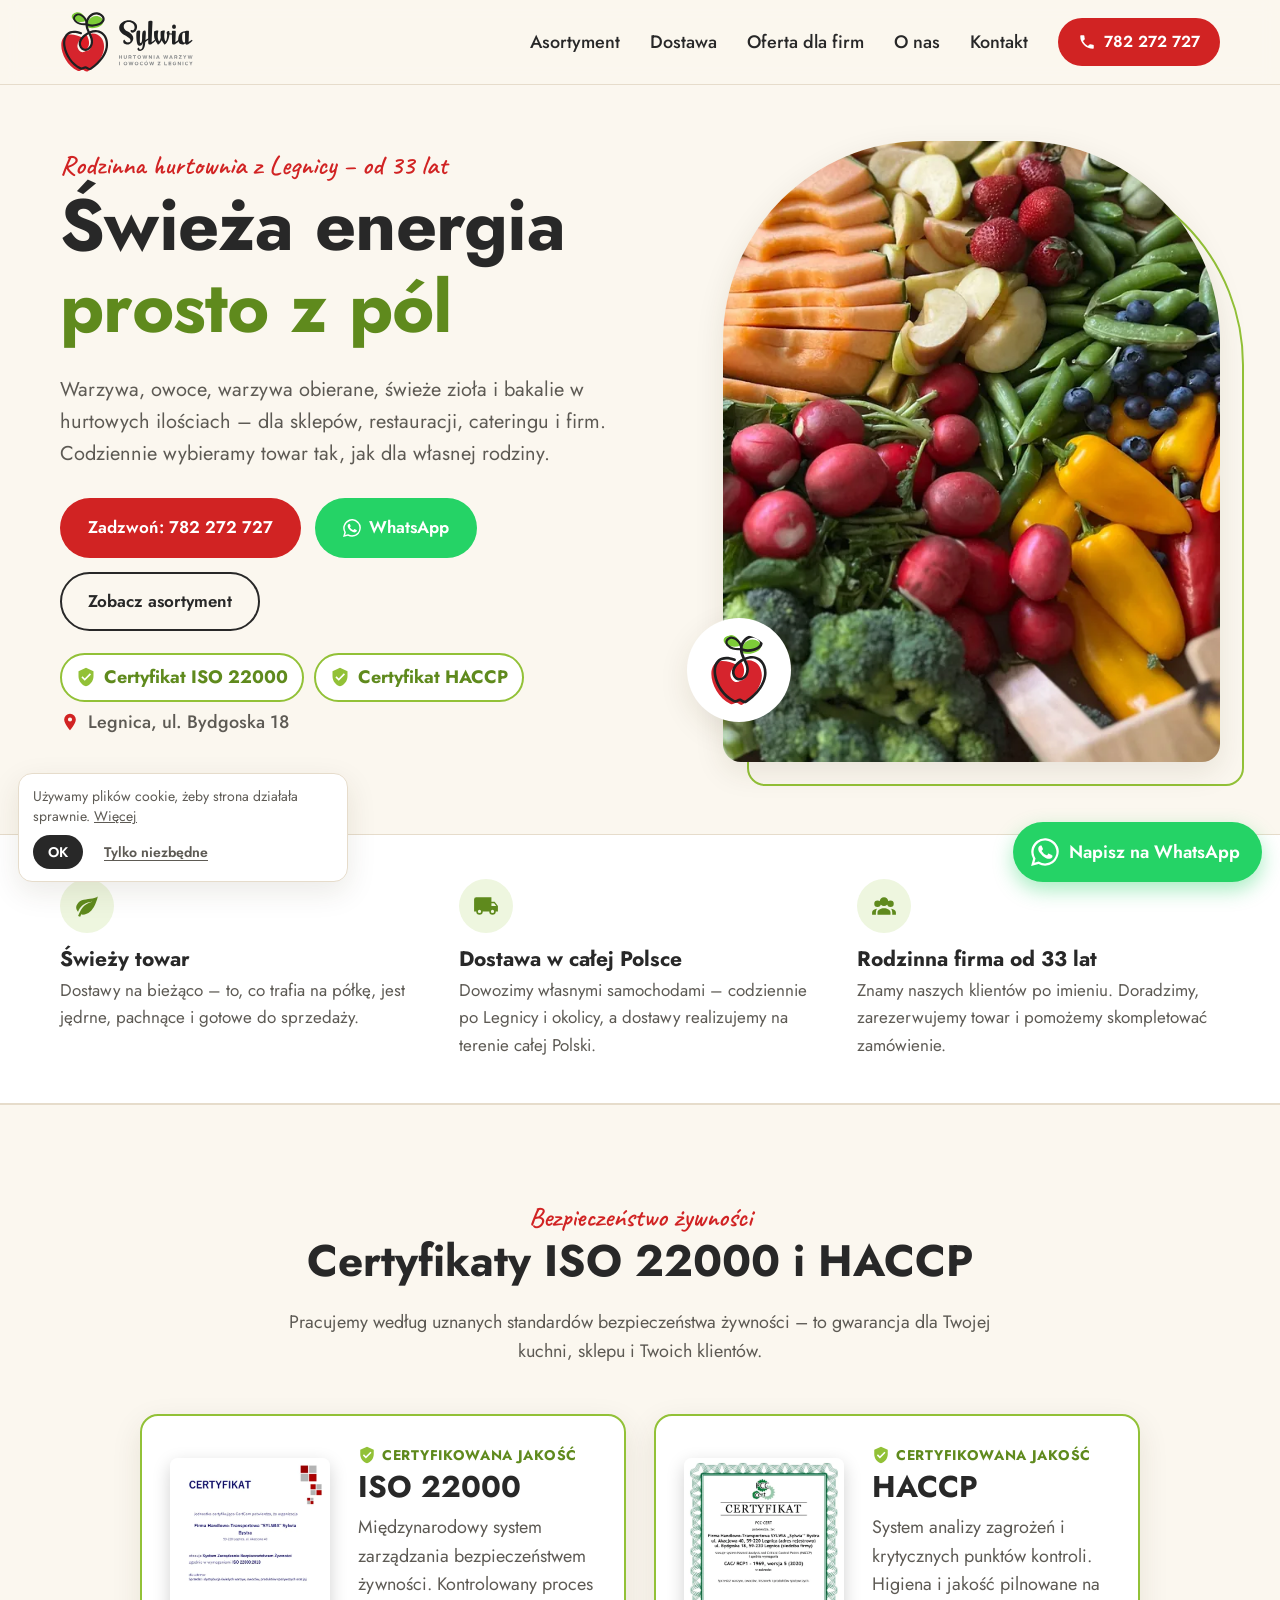
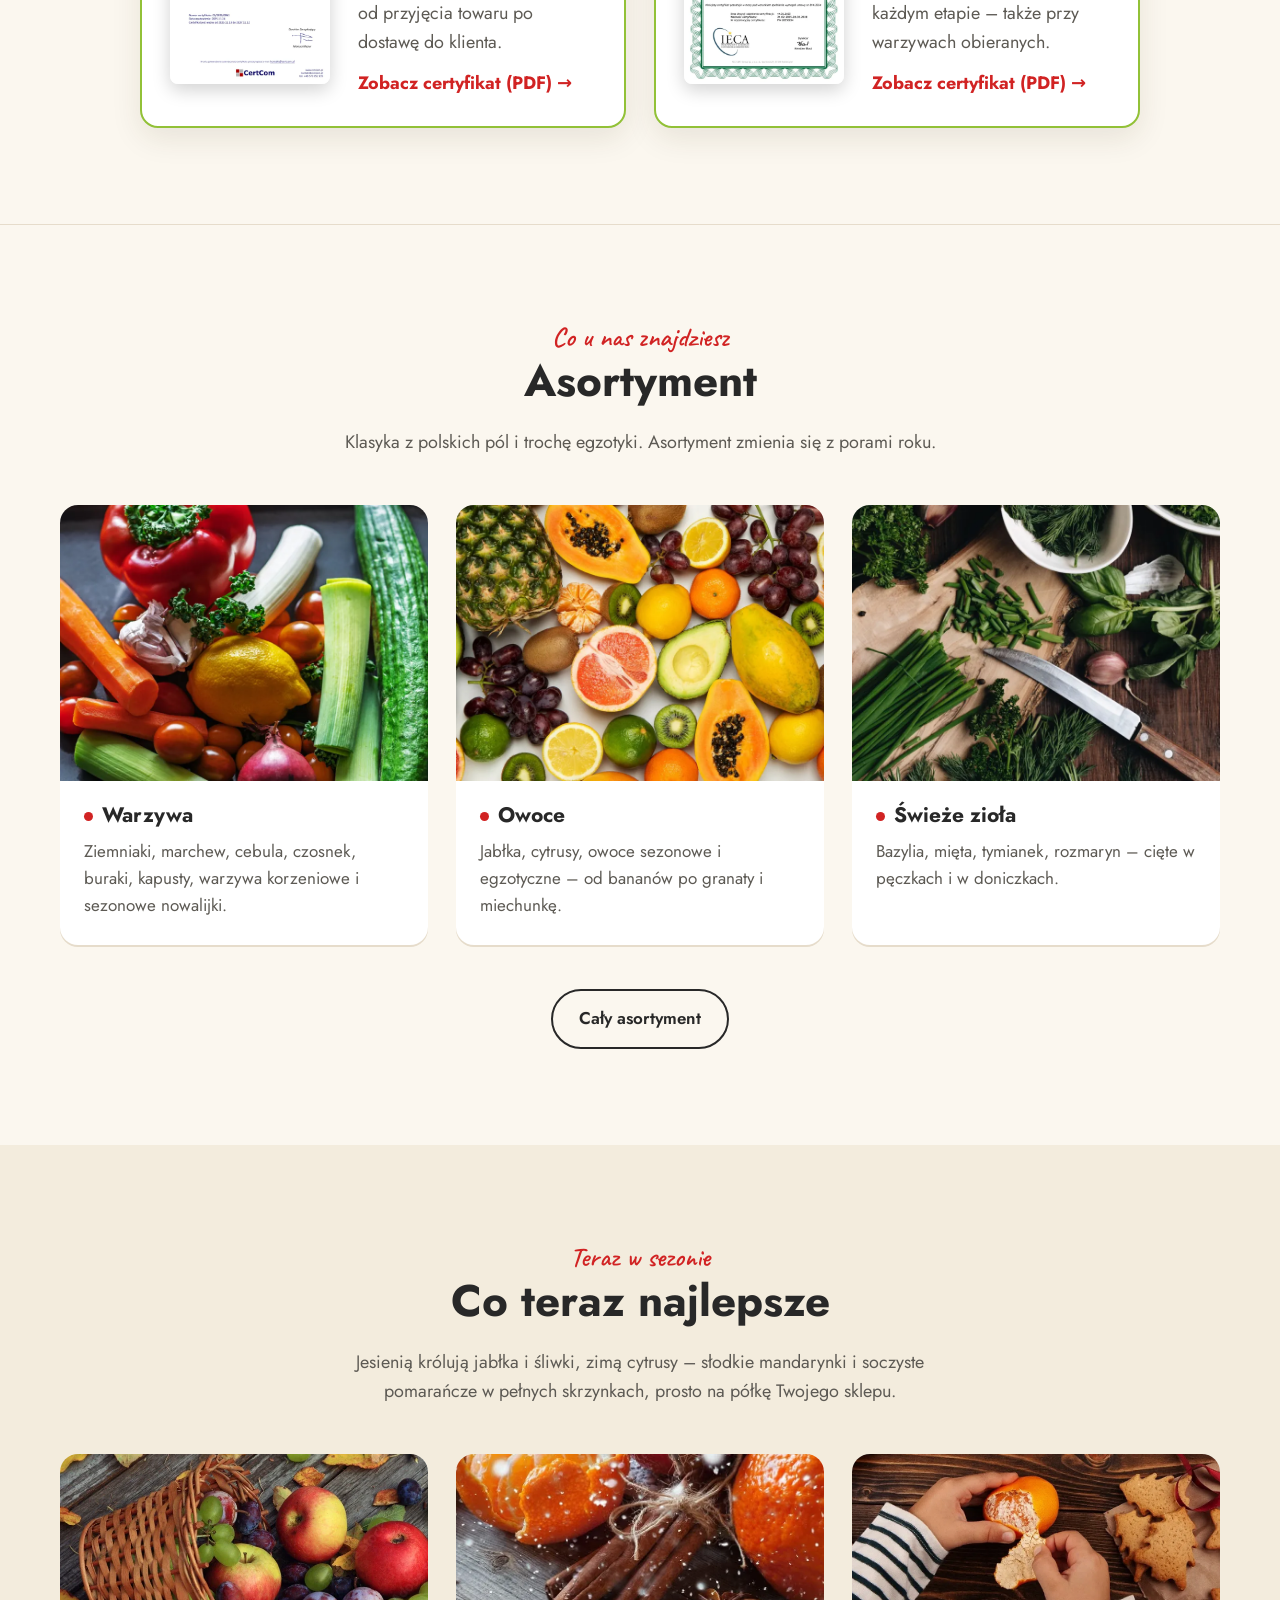
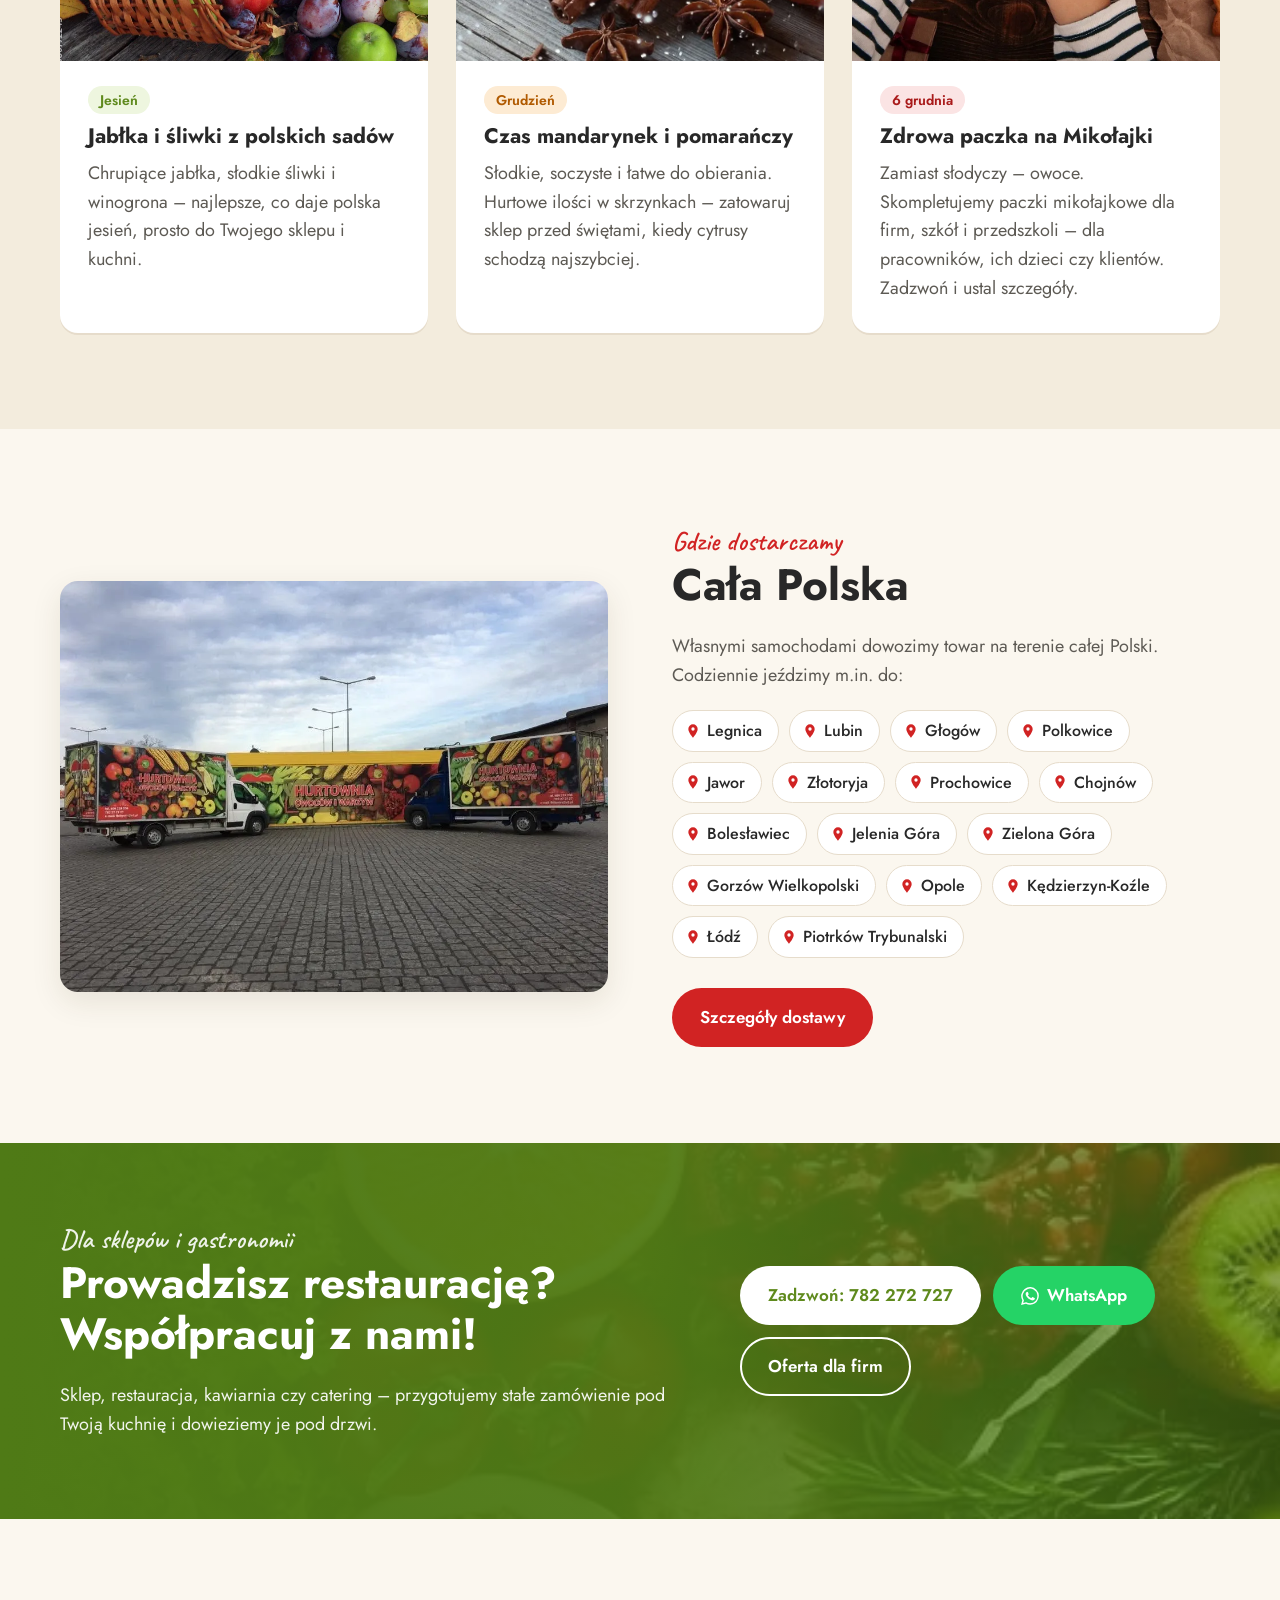
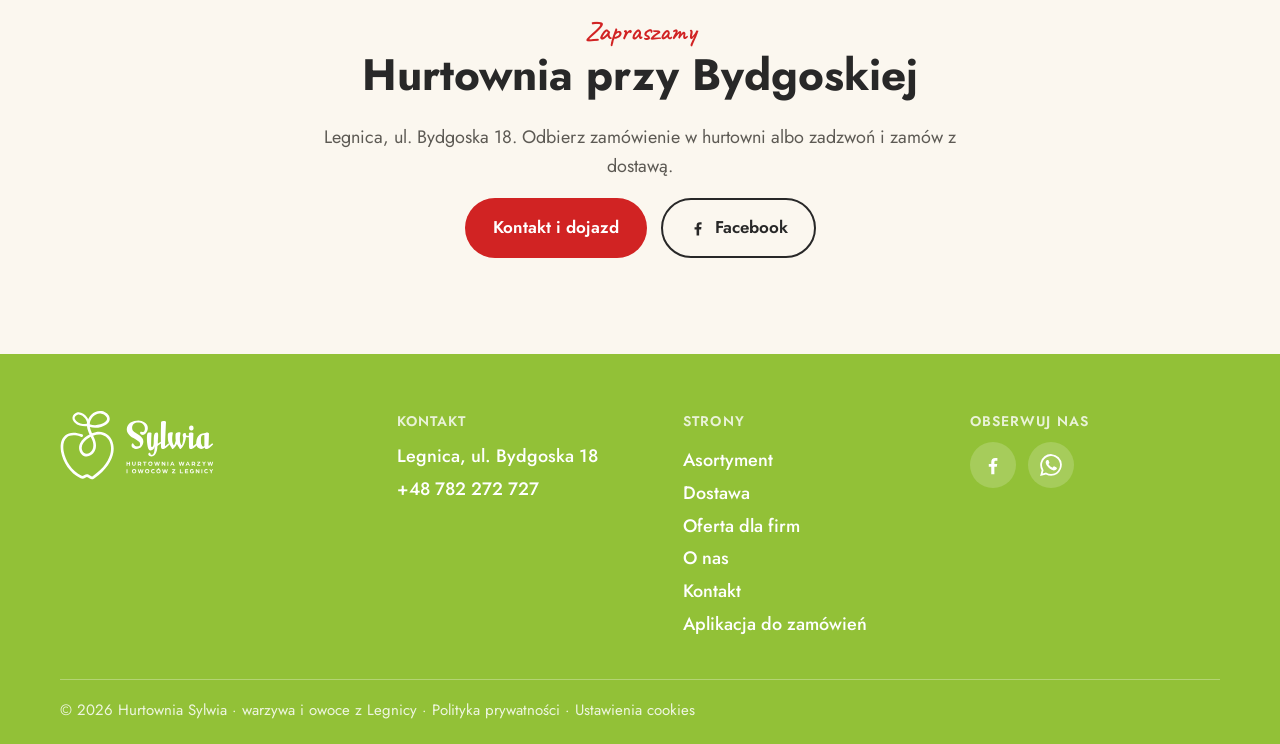
==== commit a8503b36: "Category cards: new vegetables, fruit and herbs photos Co-Authored-By: Claude Opus 5.5 <noreply@anth" ====
--- a/index.html
+++ b/index.html
@@ -142,21 +142,21 @@
       </div>
       <div class="cards">
         <article class="card">
-          <img src="img/warzywa-korzeniowe.webp" alt="Warzywa korzeniowe: ziemniaki, marchew, cebula, czosnek, topinambur, batat" loading="lazy" width="1080" height="482">
+          <img src="img/kat-warzywa.webp" alt="Świeże warzywa: papryka, marchew, por, pomidorki, cebula, czosnek, ogórek" loading="lazy" width="800" height="600">
           <div class="card-body">
             <h3>Warzywa</h3>
             <p>Ziemniaki, marchew, cebula, czosnek, buraki, kapusty, warzywa korzeniowe i sezonowe nowalijki.</p>
           </div>
         </article>
         <article class="card">
-          <img src="img/miechunka.webp" alt="Miechunka (physalis) w opakowaniu" loading="lazy" width="803" height="803">
+          <img src="img/kat-owoce.webp" alt="Owoce: ananas, papaja, winogrona, cytryny, pomarańcze, kiwi, awokado, grejpfrut" loading="lazy" width="800" height="600">
           <div class="card-body">
             <h3>Owoce</h3>
             <p>Jabłka, cytrusy, owoce sezonowe i egzotyczne – od bananów po granaty i miechunkę.</p>
           </div>
         </article>
         <article class="card">
-          <img src="img/bazylia.webp" alt="Świeża bazylia" loading="lazy" width="803" height="501">
+          <img src="img/kat-ziola.webp" alt="Świeże zioła: koper, natka pietruszki, szczypiorek, bazylia, rozmaryn" loading="lazy" width="800" height="600">
           <div class="card-body">
             <h3>Świeże zioła</h3>
             <p>Bazylia, mięta, tymianek, rozmaryn – cięte w pęczkach i w doniczkach.</p>
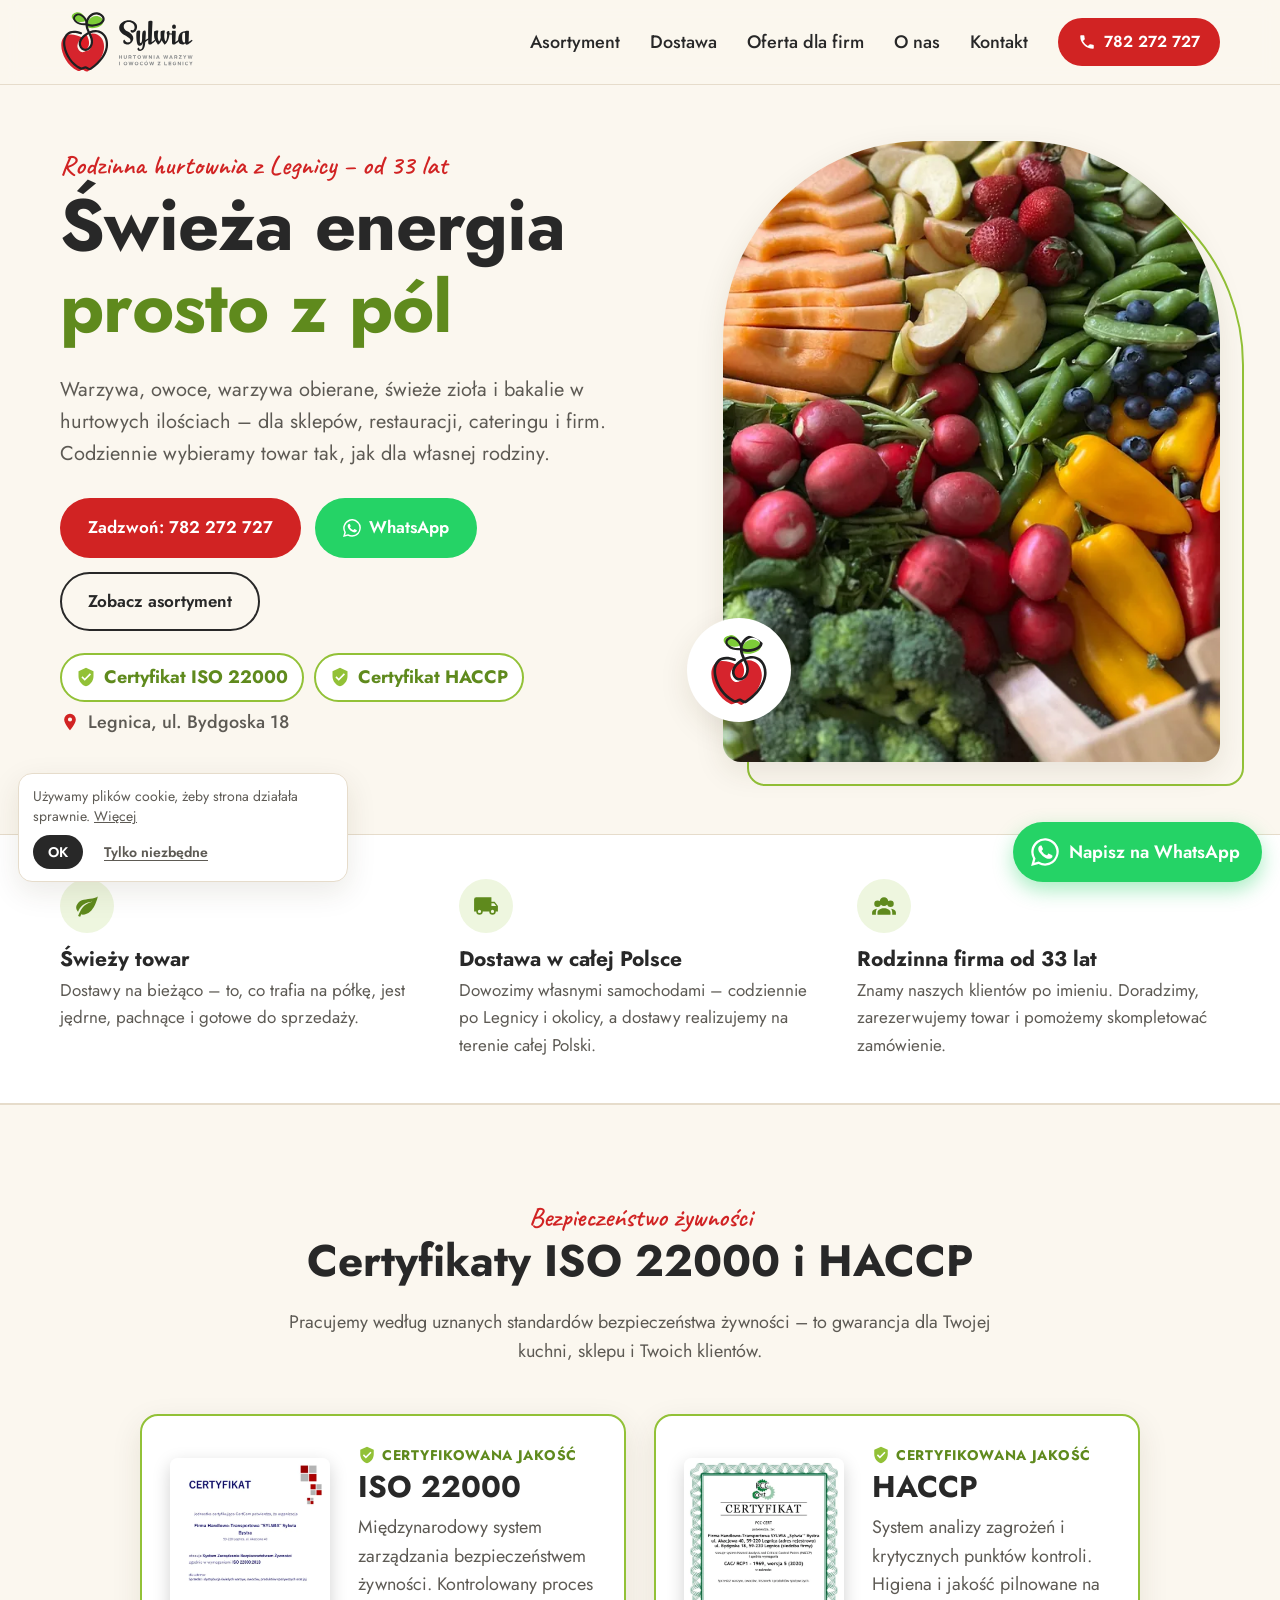
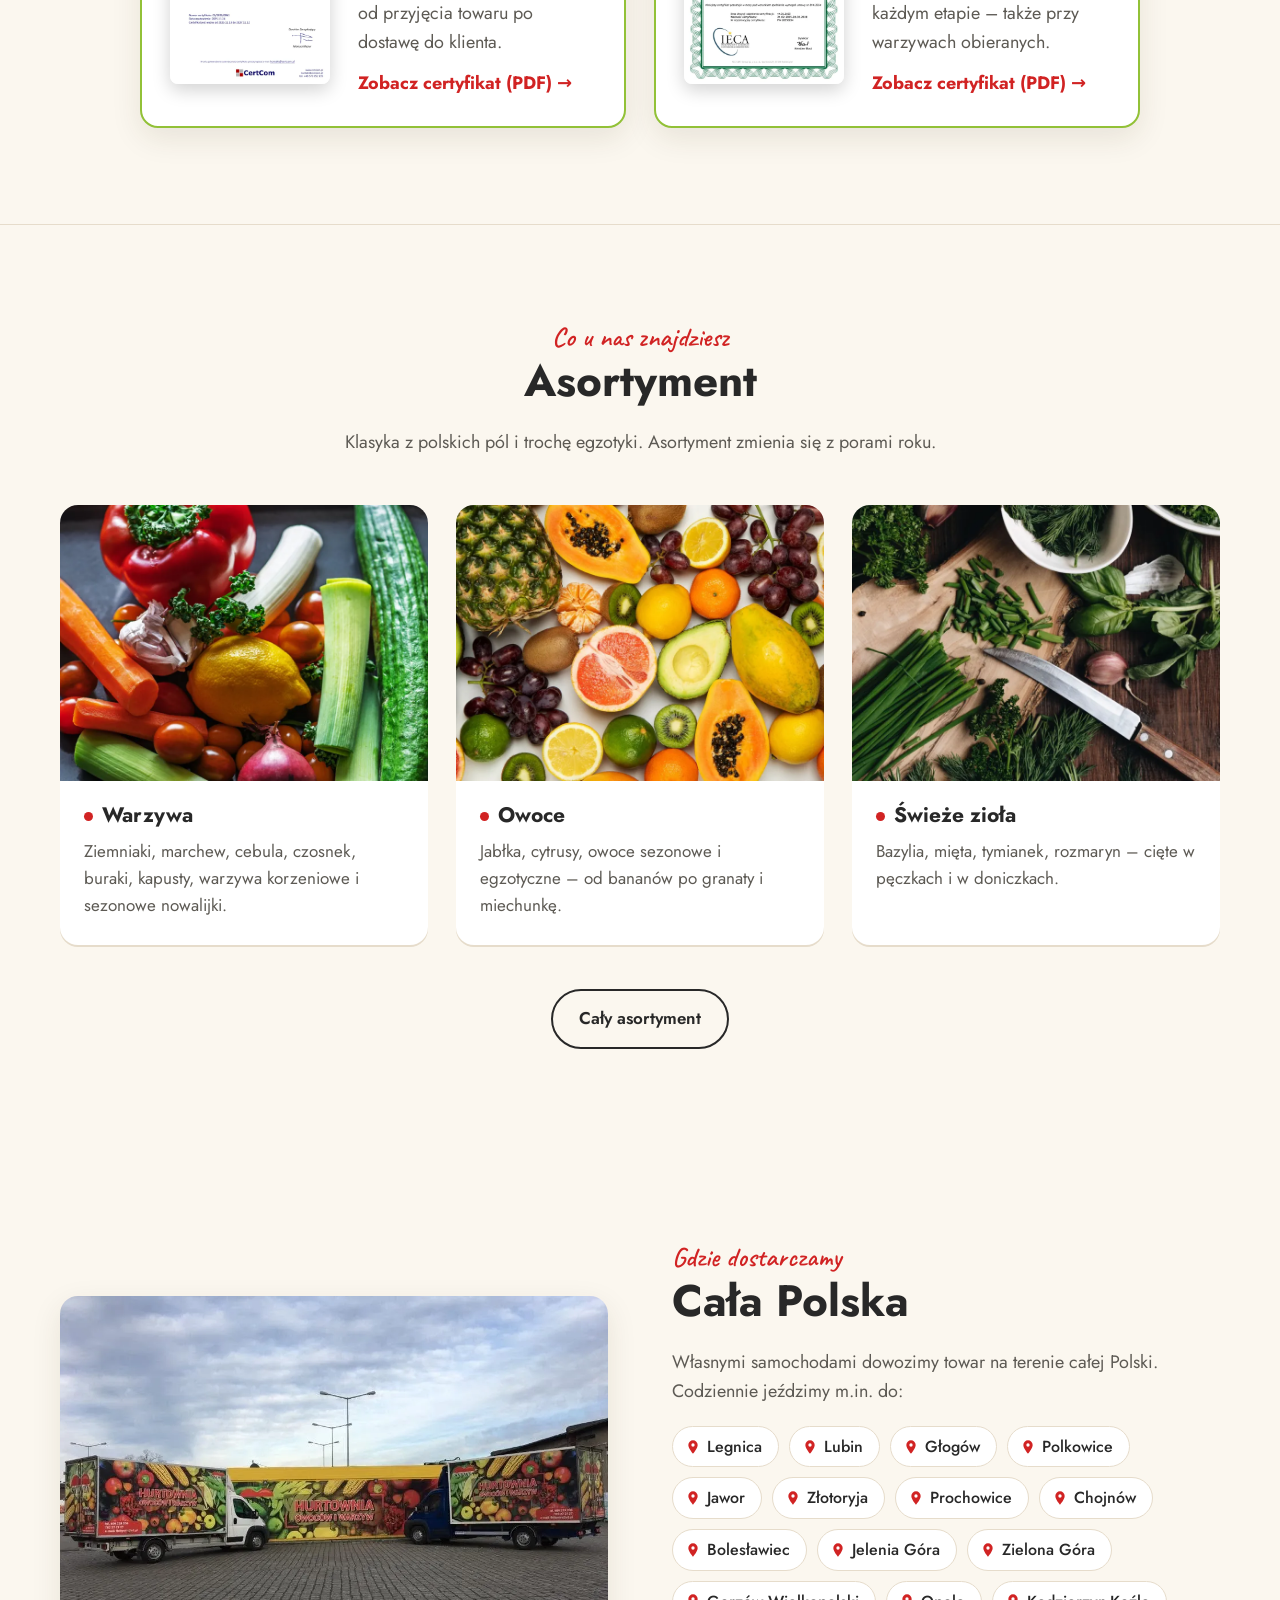
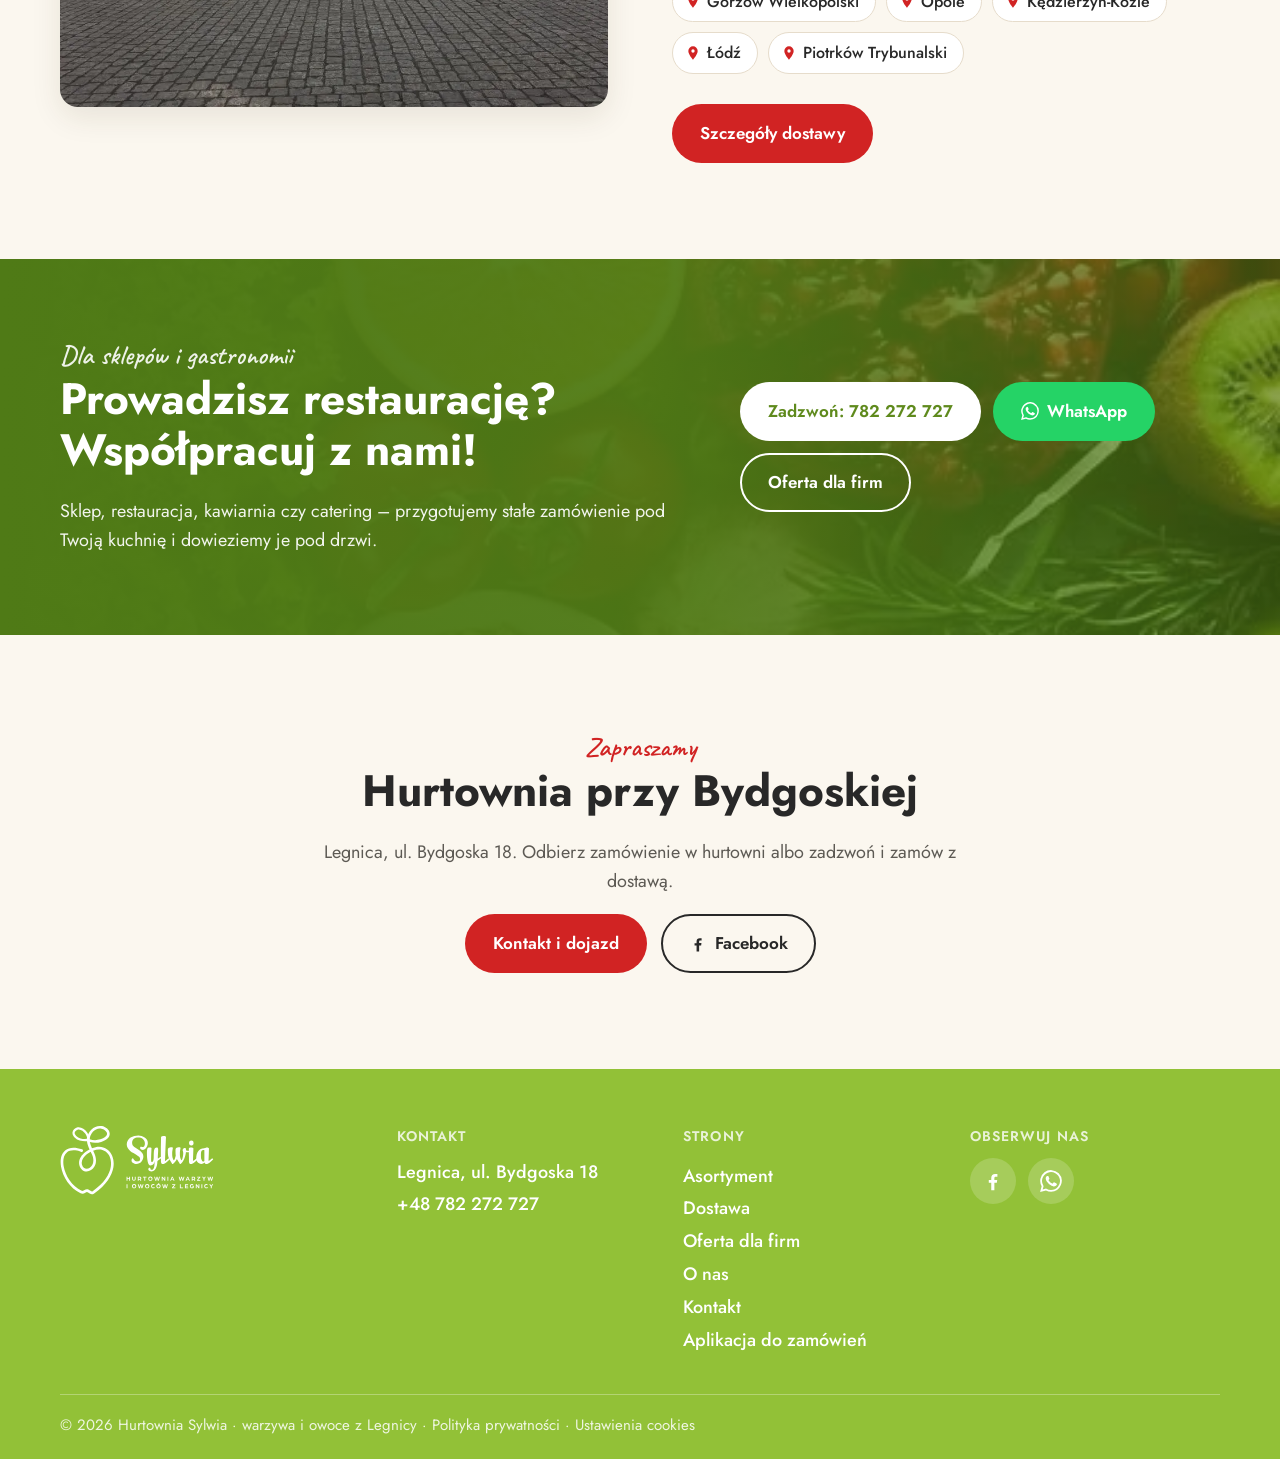
==== commit 709615cc: "Hide seasonal promo section (kept in build.py for later) Co-Authored-By: Claude Opus 5.5 <noreply@an" ====
--- a/index.html
+++ b/index.html
@@ -167,42 +167,6 @@
     </div>
   </section>
 
-  <section class="section section-tint" id="sezon">
-    <div class="wrap">
-      <div class="section-head">
-        <p class="hand">Teraz w sezonie</p>
-        <h2>Co teraz najlepsze</h2>
-        <p>Jesienią królują jabłka i śliwki, zimą cytrusy – słodkie mandarynki i soczyste pomarańcze w pełnych skrzynkach, prosto na półkę Twojego sklepu.</p>
-      </div>
-      <div class="promo-grid">
-        <article class="promo">
-          <img src="img/stock-jesien.webp" alt="Wiklinowy kosz z jabłkami, śliwkami i winogronami wśród jesiennych liści" loading="lazy" width="718" height="614">
-          <div class="promo-body">
-            <span class="tag tag-green">Jesień</span>
-            <h3>Jabłka i śliwki z polskich sadów</h3>
-            <p>Chrupiące jabłka, słodkie śliwki i winogrona – najlepsze, co daje polska jesień, prosto do Twojego sklepu i kuchni.</p>
-          </div>
-        </article>
-        <article class="promo">
-          <img src="img/mandarynki.webp" alt="Mandarynki, laski cynamonu i anyż na drewnianym stole" loading="lazy" width="940" height="425">
-          <div class="promo-body">
-            <span class="tag">Grudzień</span>
-            <h3>Czas mandarynek i pomarańczy</h3>
-            <p>Słodkie, soczyste i łatwe do obierania. Hurtowe ilości w skrzynkach – zatowaruj sklep przed świętami, kiedy cytrusy schodzą najszybciej.</p>
-          </div>
-        </article>
-        <article class="promo">
-          <img src="img/mikolajki.webp" alt="Dziecko obiera mandarynkę obok pierników" loading="lazy" width="1200" height="520">
-          <div class="promo-body">
-            <span class="tag tag-red">6 grudnia</span>
-            <h3>Zdrowa paczka na Mikołajki</h3>
-            <p>Zamiast słodyczy – owoce. Skompletujemy paczki mikołajkowe dla firm, szkół i przedszkoli – dla pracowników, ich dzieci czy klientów. Zadzwoń i ustal szczegóły.</p>
-          </div>
-        </article>
-      </div>
-    </div>
-  </section>
-
   <section class="section">
     <div class="wrap split">
       <div class="split-photo">
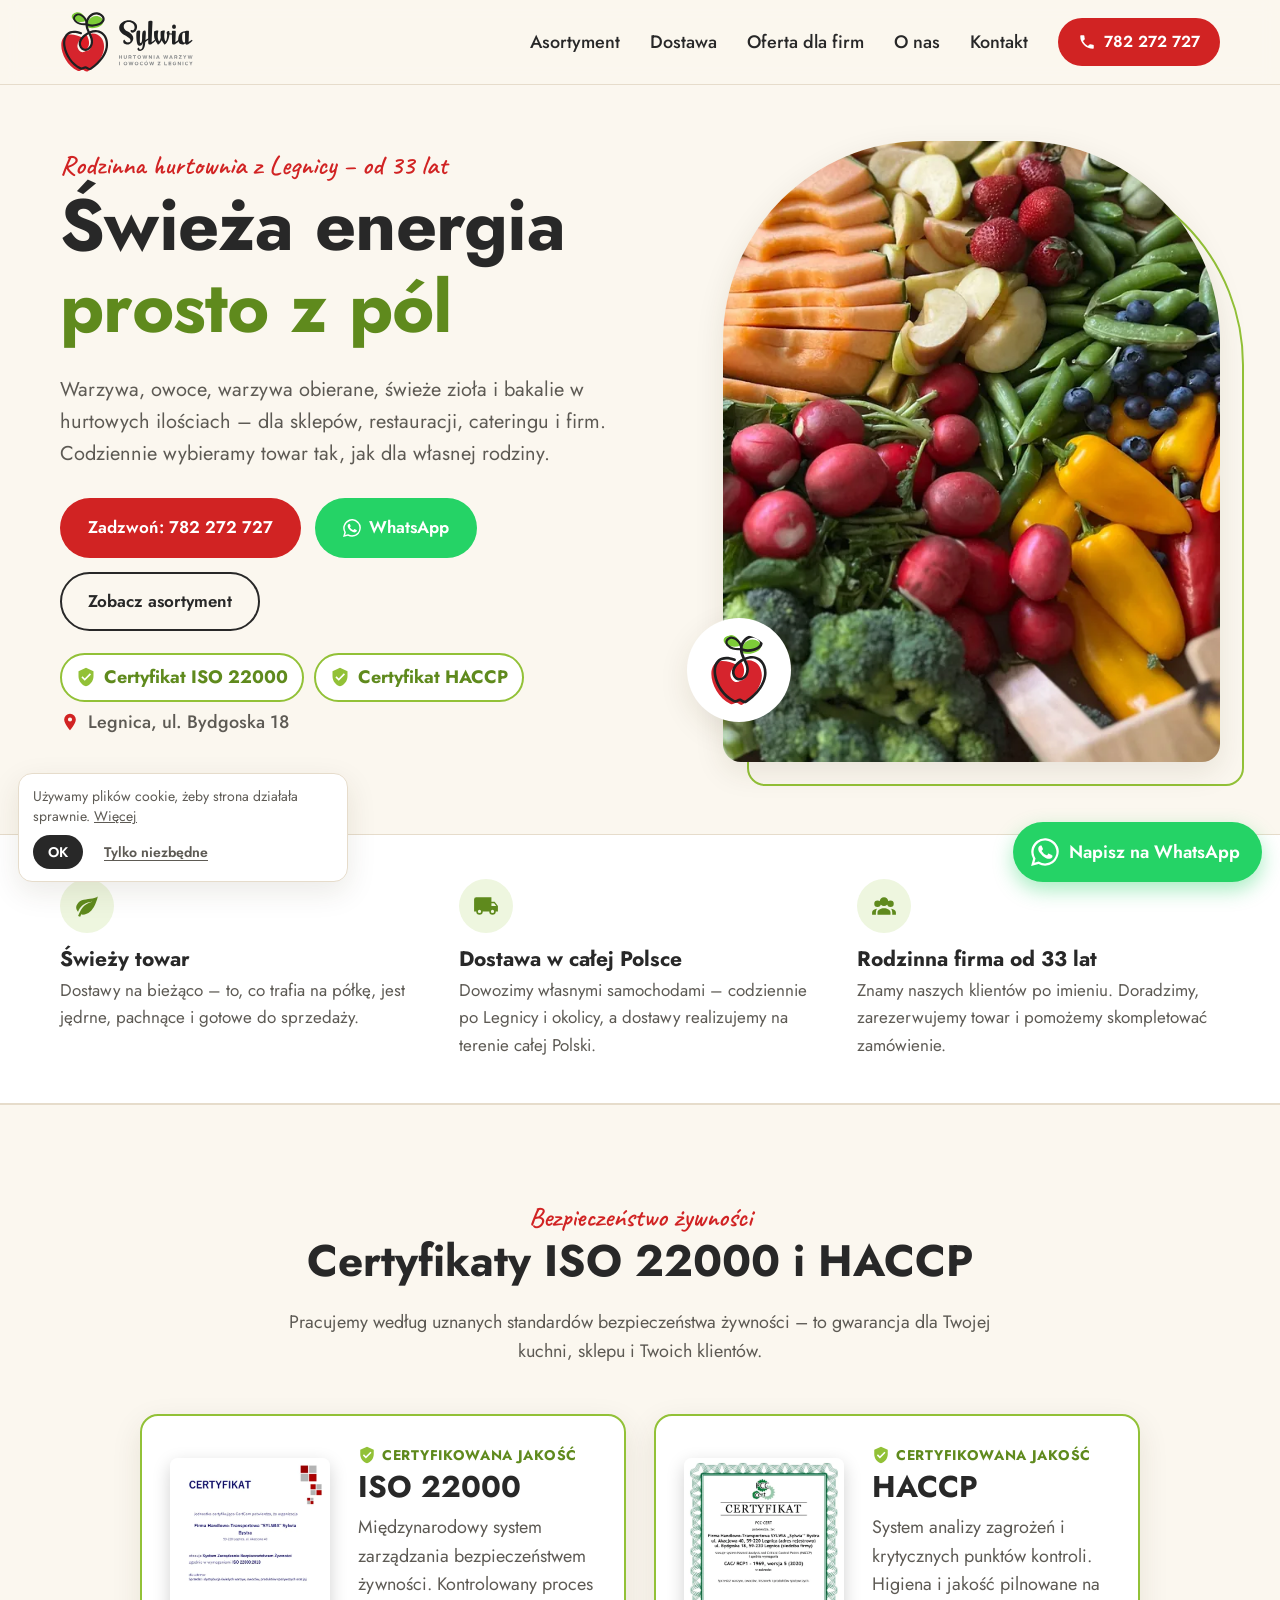
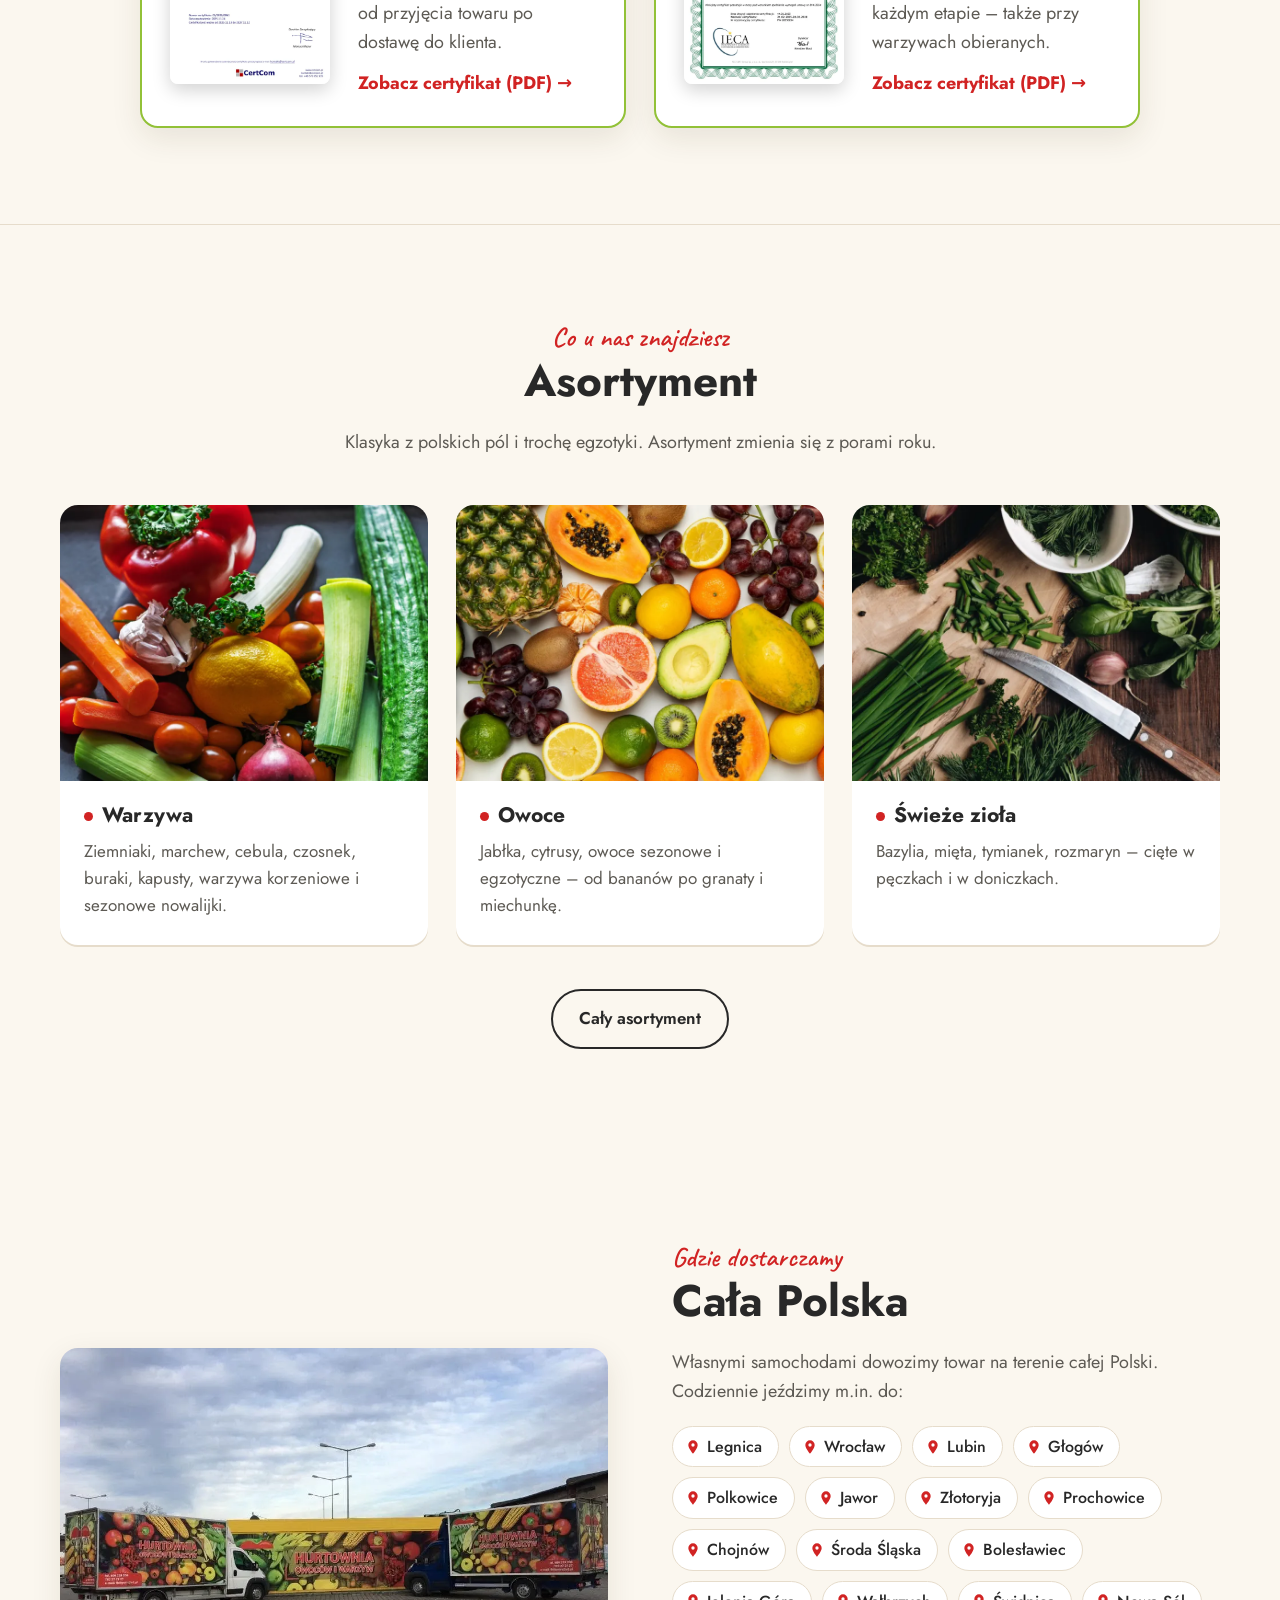
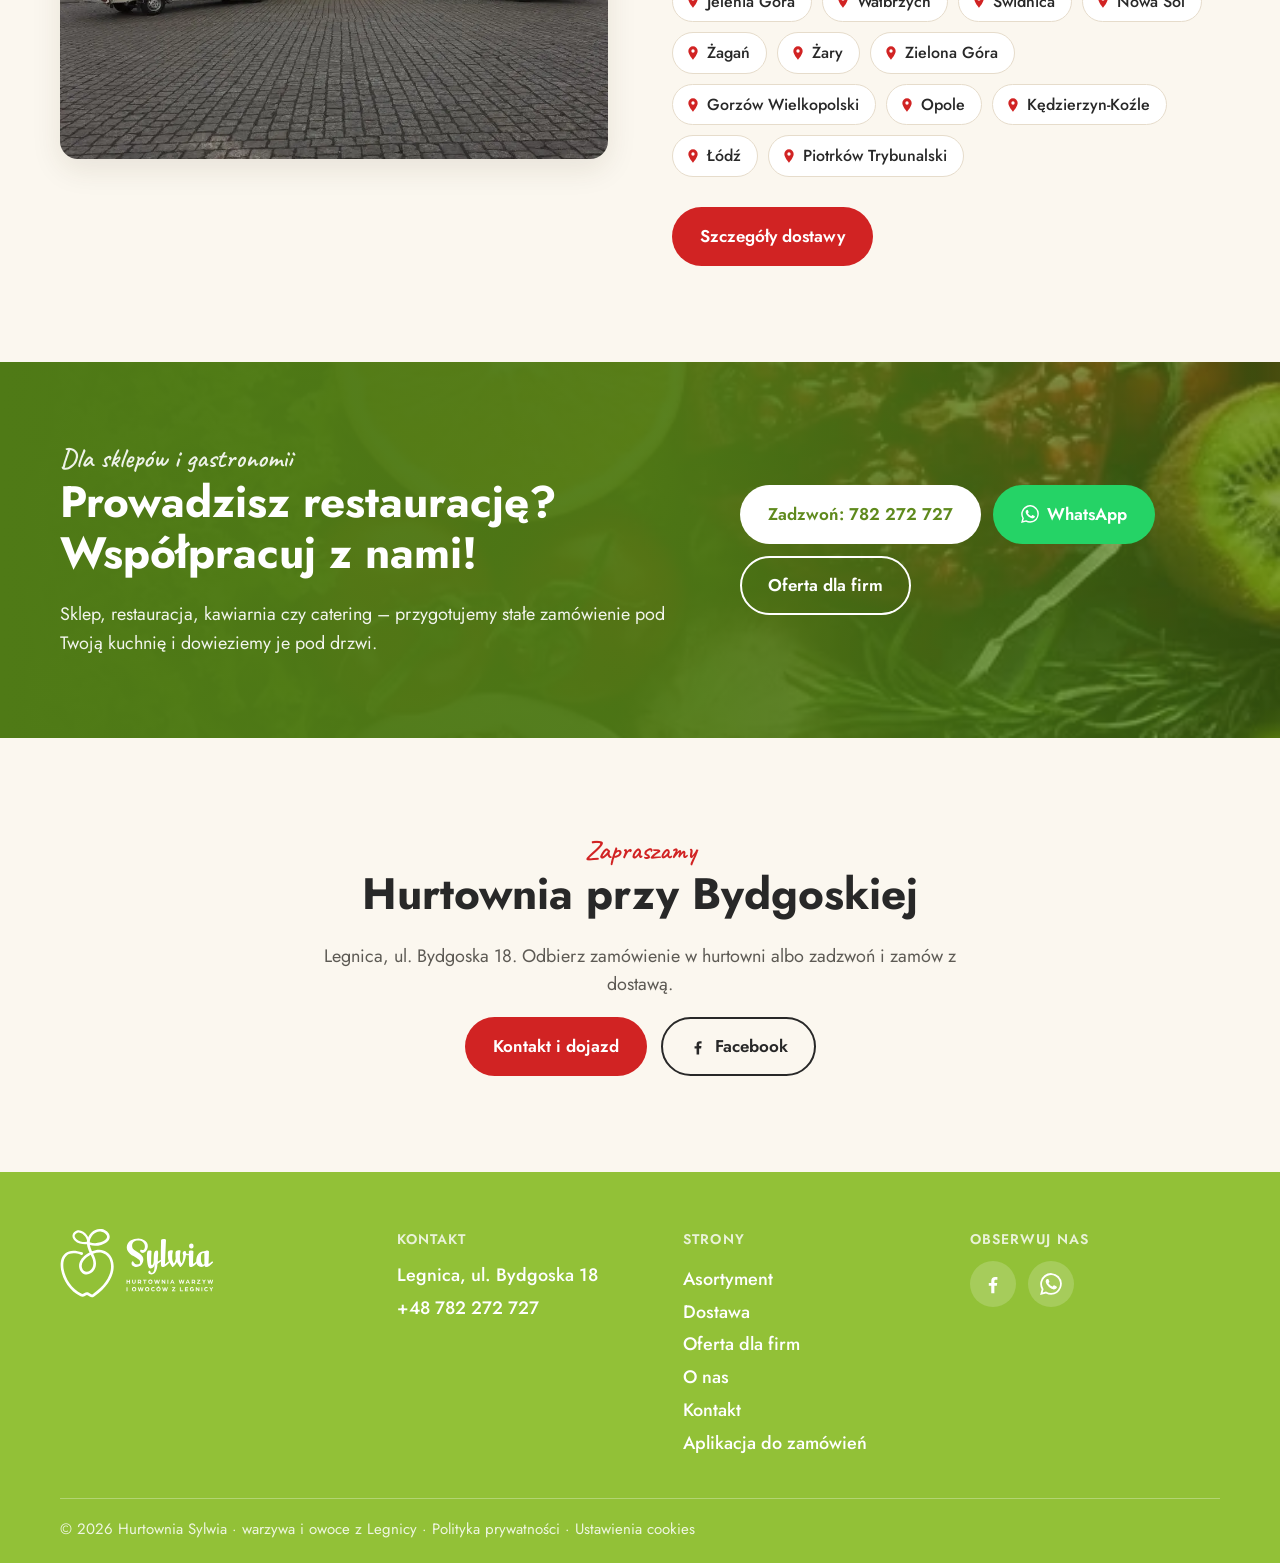
==== commit 304b68e2: "Delivery: add Wrocław, Środa Śląska, Wałbrzych, Świdnica, Nowa Sól, Żagań, Żary Co-Authored-By: Clau" ====
--- a/index.html
+++ b/index.html
@@ -178,6 +178,7 @@
         <p class="muted">Własnymi samochodami dowozimy towar na terenie całej Polski. Codziennie jeździmy m.in. do:</p>
         <ul class="cities">
           <li><svg aria-hidden="true" viewBox="0 0 24 24"><path d="M12 2a7 7 0 0 0-7 7c0 5.25 7 13 7 13s7-7.75 7-13a7 7 0 0 0-7-7zm0 9.5A2.5 2.5 0 1 1 12 6.5a2.5 2.5 0 0 1 0 5z"/></svg>Legnica</li>
+          <li><svg aria-hidden="true" viewBox="0 0 24 24"><path d="M12 2a7 7 0 0 0-7 7c0 5.25 7 13 7 13s7-7.75 7-13a7 7 0 0 0-7-7zm0 9.5A2.5 2.5 0 1 1 12 6.5a2.5 2.5 0 0 1 0 5z"/></svg>Wrocław</li>
           <li><svg aria-hidden="true" viewBox="0 0 24 24"><path d="M12 2a7 7 0 0 0-7 7c0 5.25 7 13 7 13s7-7.75 7-13a7 7 0 0 0-7-7zm0 9.5A2.5 2.5 0 1 1 12 6.5a2.5 2.5 0 0 1 0 5z"/></svg>Lubin</li>
           <li><svg aria-hidden="true" viewBox="0 0 24 24"><path d="M12 2a7 7 0 0 0-7 7c0 5.25 7 13 7 13s7-7.75 7-13a7 7 0 0 0-7-7zm0 9.5A2.5 2.5 0 1 1 12 6.5a2.5 2.5 0 0 1 0 5z"/></svg>Głogów</li>
           <li><svg aria-hidden="true" viewBox="0 0 24 24"><path d="M12 2a7 7 0 0 0-7 7c0 5.25 7 13 7 13s7-7.75 7-13a7 7 0 0 0-7-7zm0 9.5A2.5 2.5 0 1 1 12 6.5a2.5 2.5 0 0 1 0 5z"/></svg>Polkowice</li>
@@ -185,8 +186,14 @@
           <li><svg aria-hidden="true" viewBox="0 0 24 24"><path d="M12 2a7 7 0 0 0-7 7c0 5.25 7 13 7 13s7-7.75 7-13a7 7 0 0 0-7-7zm0 9.5A2.5 2.5 0 1 1 12 6.5a2.5 2.5 0 0 1 0 5z"/></svg>Złotoryja</li>
           <li><svg aria-hidden="true" viewBox="0 0 24 24"><path d="M12 2a7 7 0 0 0-7 7c0 5.25 7 13 7 13s7-7.75 7-13a7 7 0 0 0-7-7zm0 9.5A2.5 2.5 0 1 1 12 6.5a2.5 2.5 0 0 1 0 5z"/></svg>Prochowice</li>
           <li><svg aria-hidden="true" viewBox="0 0 24 24"><path d="M12 2a7 7 0 0 0-7 7c0 5.25 7 13 7 13s7-7.75 7-13a7 7 0 0 0-7-7zm0 9.5A2.5 2.5 0 1 1 12 6.5a2.5 2.5 0 0 1 0 5z"/></svg>Chojnów</li>
+          <li><svg aria-hidden="true" viewBox="0 0 24 24"><path d="M12 2a7 7 0 0 0-7 7c0 5.25 7 13 7 13s7-7.75 7-13a7 7 0 0 0-7-7zm0 9.5A2.5 2.5 0 1 1 12 6.5a2.5 2.5 0 0 1 0 5z"/></svg>Środa Śląska</li>
           <li><svg aria-hidden="true" viewBox="0 0 24 24"><path d="M12 2a7 7 0 0 0-7 7c0 5.25 7 13 7 13s7-7.75 7-13a7 7 0 0 0-7-7zm0 9.5A2.5 2.5 0 1 1 12 6.5a2.5 2.5 0 0 1 0 5z"/></svg>Bolesławiec</li>
           <li><svg aria-hidden="true" viewBox="0 0 24 24"><path d="M12 2a7 7 0 0 0-7 7c0 5.25 7 13 7 13s7-7.75 7-13a7 7 0 0 0-7-7zm0 9.5A2.5 2.5 0 1 1 12 6.5a2.5 2.5 0 0 1 0 5z"/></svg>Jelenia Góra</li>
+          <li><svg aria-hidden="true" viewBox="0 0 24 24"><path d="M12 2a7 7 0 0 0-7 7c0 5.25 7 13 7 13s7-7.75 7-13a7 7 0 0 0-7-7zm0 9.5A2.5 2.5 0 1 1 12 6.5a2.5 2.5 0 0 1 0 5z"/></svg>Wałbrzych</li>
+          <li><svg aria-hidden="true" viewBox="0 0 24 24"><path d="M12 2a7 7 0 0 0-7 7c0 5.25 7 13 7 13s7-7.75 7-13a7 7 0 0 0-7-7zm0 9.5A2.5 2.5 0 1 1 12 6.5a2.5 2.5 0 0 1 0 5z"/></svg>Świdnica</li>
+          <li><svg aria-hidden="true" viewBox="0 0 24 24"><path d="M12 2a7 7 0 0 0-7 7c0 5.25 7 13 7 13s7-7.75 7-13a7 7 0 0 0-7-7zm0 9.5A2.5 2.5 0 1 1 12 6.5a2.5 2.5 0 0 1 0 5z"/></svg>Nowa Sól</li>
+          <li><svg aria-hidden="true" viewBox="0 0 24 24"><path d="M12 2a7 7 0 0 0-7 7c0 5.25 7 13 7 13s7-7.75 7-13a7 7 0 0 0-7-7zm0 9.5A2.5 2.5 0 1 1 12 6.5a2.5 2.5 0 0 1 0 5z"/></svg>Żagań</li>
+          <li><svg aria-hidden="true" viewBox="0 0 24 24"><path d="M12 2a7 7 0 0 0-7 7c0 5.25 7 13 7 13s7-7.75 7-13a7 7 0 0 0-7-7zm0 9.5A2.5 2.5 0 1 1 12 6.5a2.5 2.5 0 0 1 0 5z"/></svg>Żary</li>
           <li><svg aria-hidden="true" viewBox="0 0 24 24"><path d="M12 2a7 7 0 0 0-7 7c0 5.25 7 13 7 13s7-7.75 7-13a7 7 0 0 0-7-7zm0 9.5A2.5 2.5 0 1 1 12 6.5a2.5 2.5 0 0 1 0 5z"/></svg>Zielona Góra</li>
           <li><svg aria-hidden="true" viewBox="0 0 24 24"><path d="M12 2a7 7 0 0 0-7 7c0 5.25 7 13 7 13s7-7.75 7-13a7 7 0 0 0-7-7zm0 9.5A2.5 2.5 0 1 1 12 6.5a2.5 2.5 0 0 1 0 5z"/></svg>Gorzów Wielkopolski</li>
           <li><svg aria-hidden="true" viewBox="0 0 24 24"><path d="M12 2a7 7 0 0 0-7 7c0 5.25 7 13 7 13s7-7.75 7-13a7 7 0 0 0-7-7zm0 9.5A2.5 2.5 0 1 1 12 6.5a2.5 2.5 0 0 1 0 5z"/></svg>Opole</li>
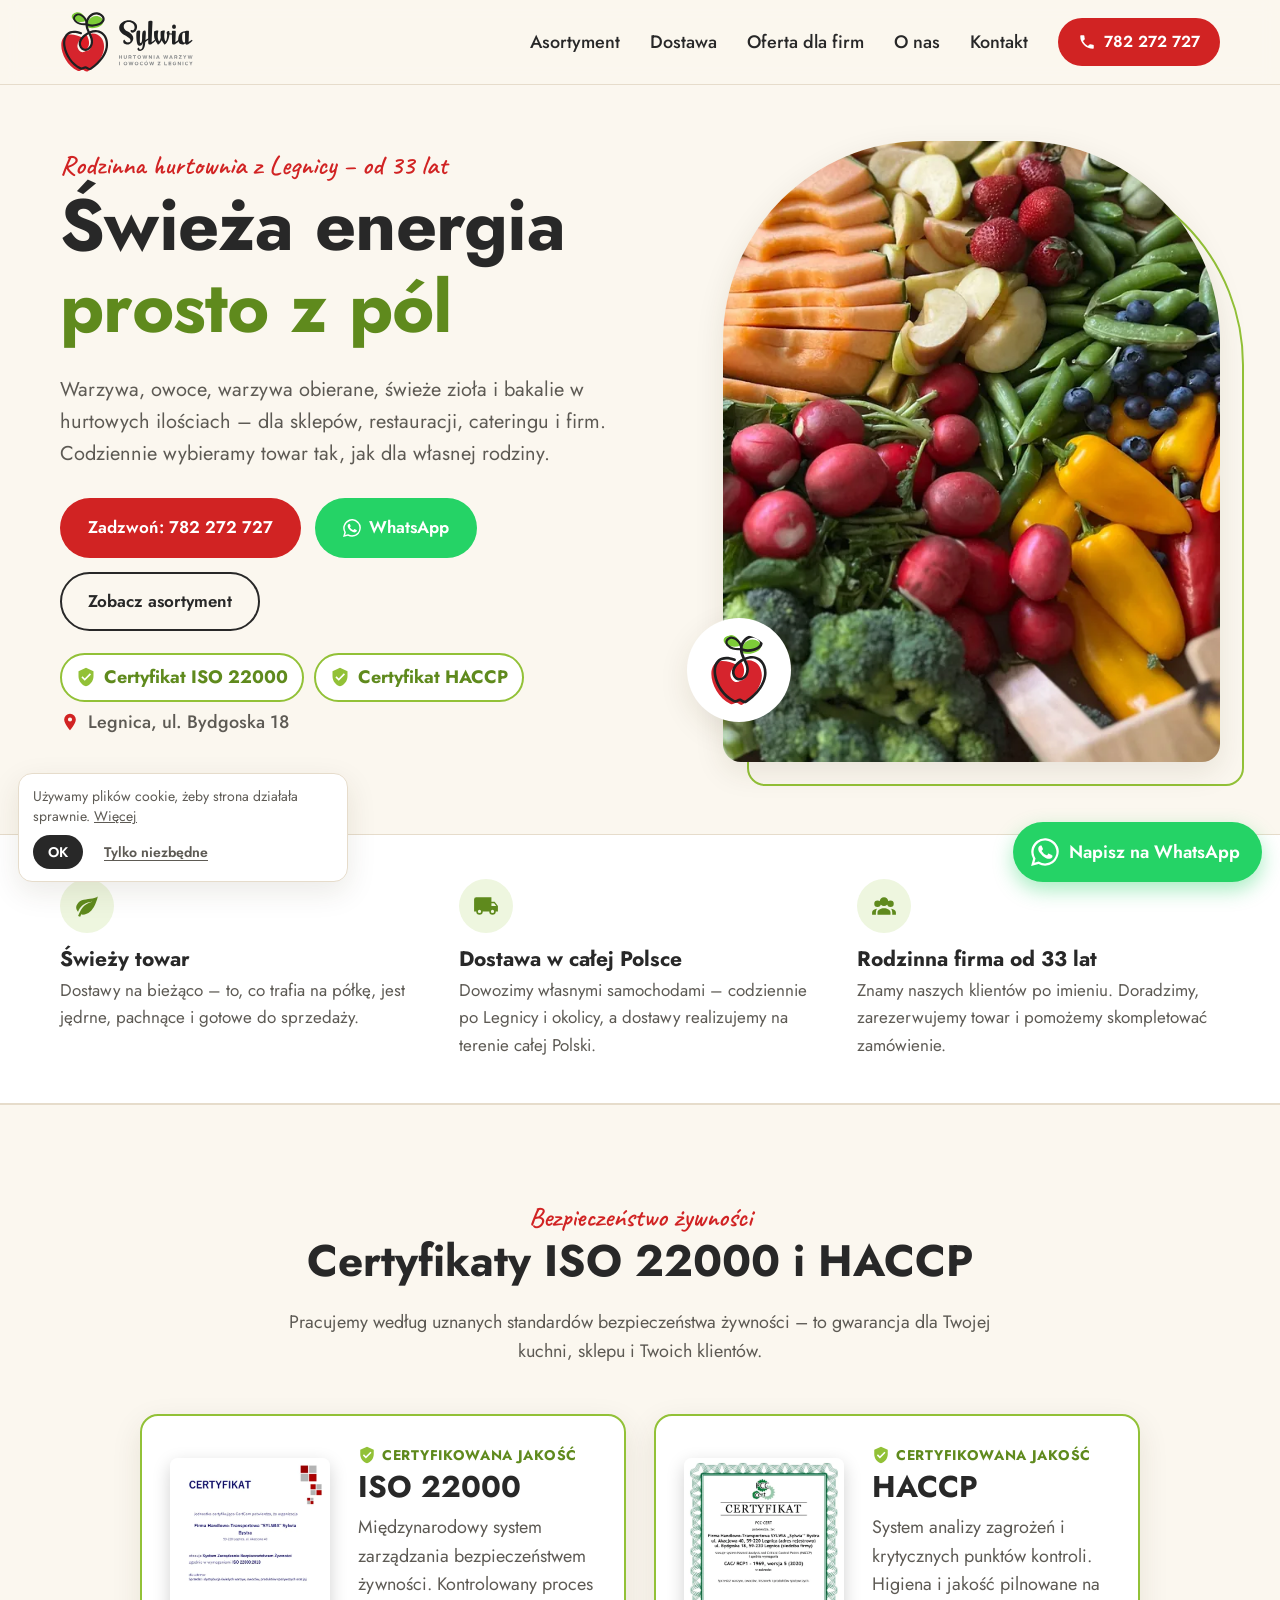
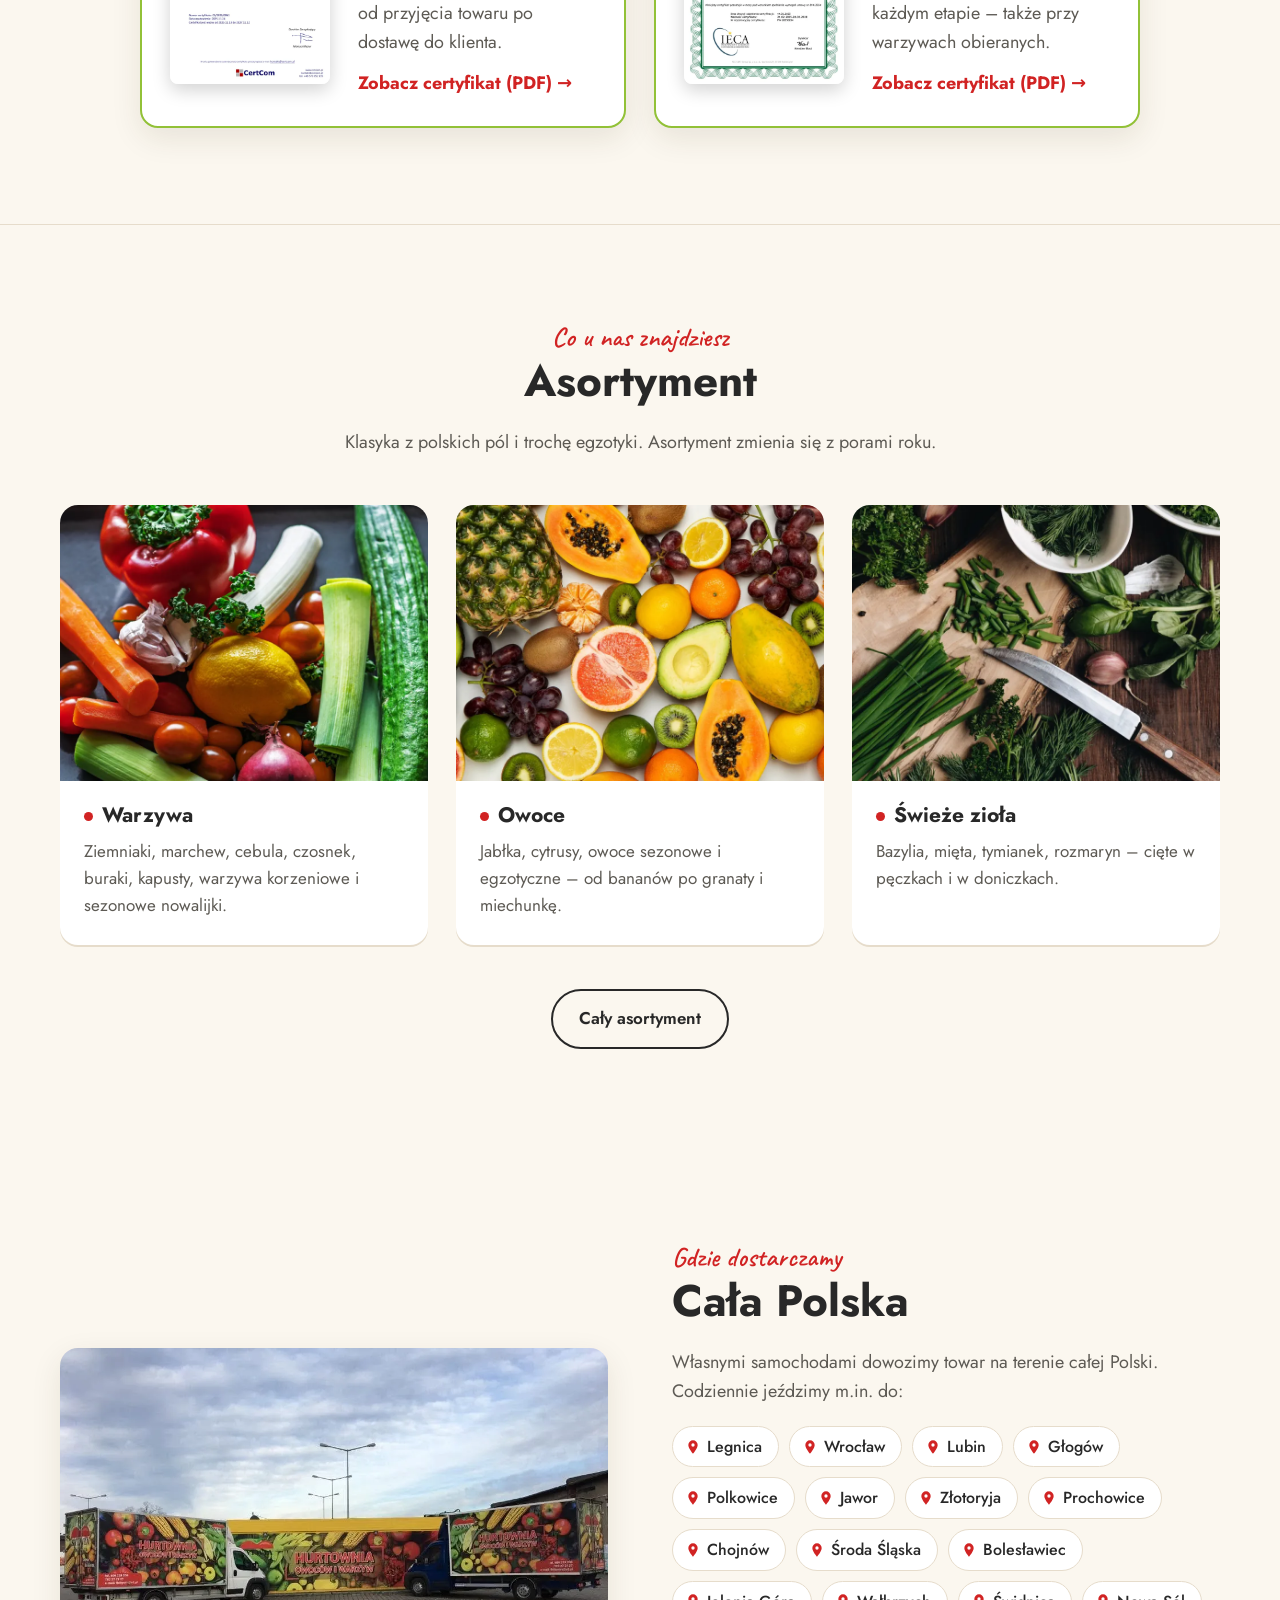
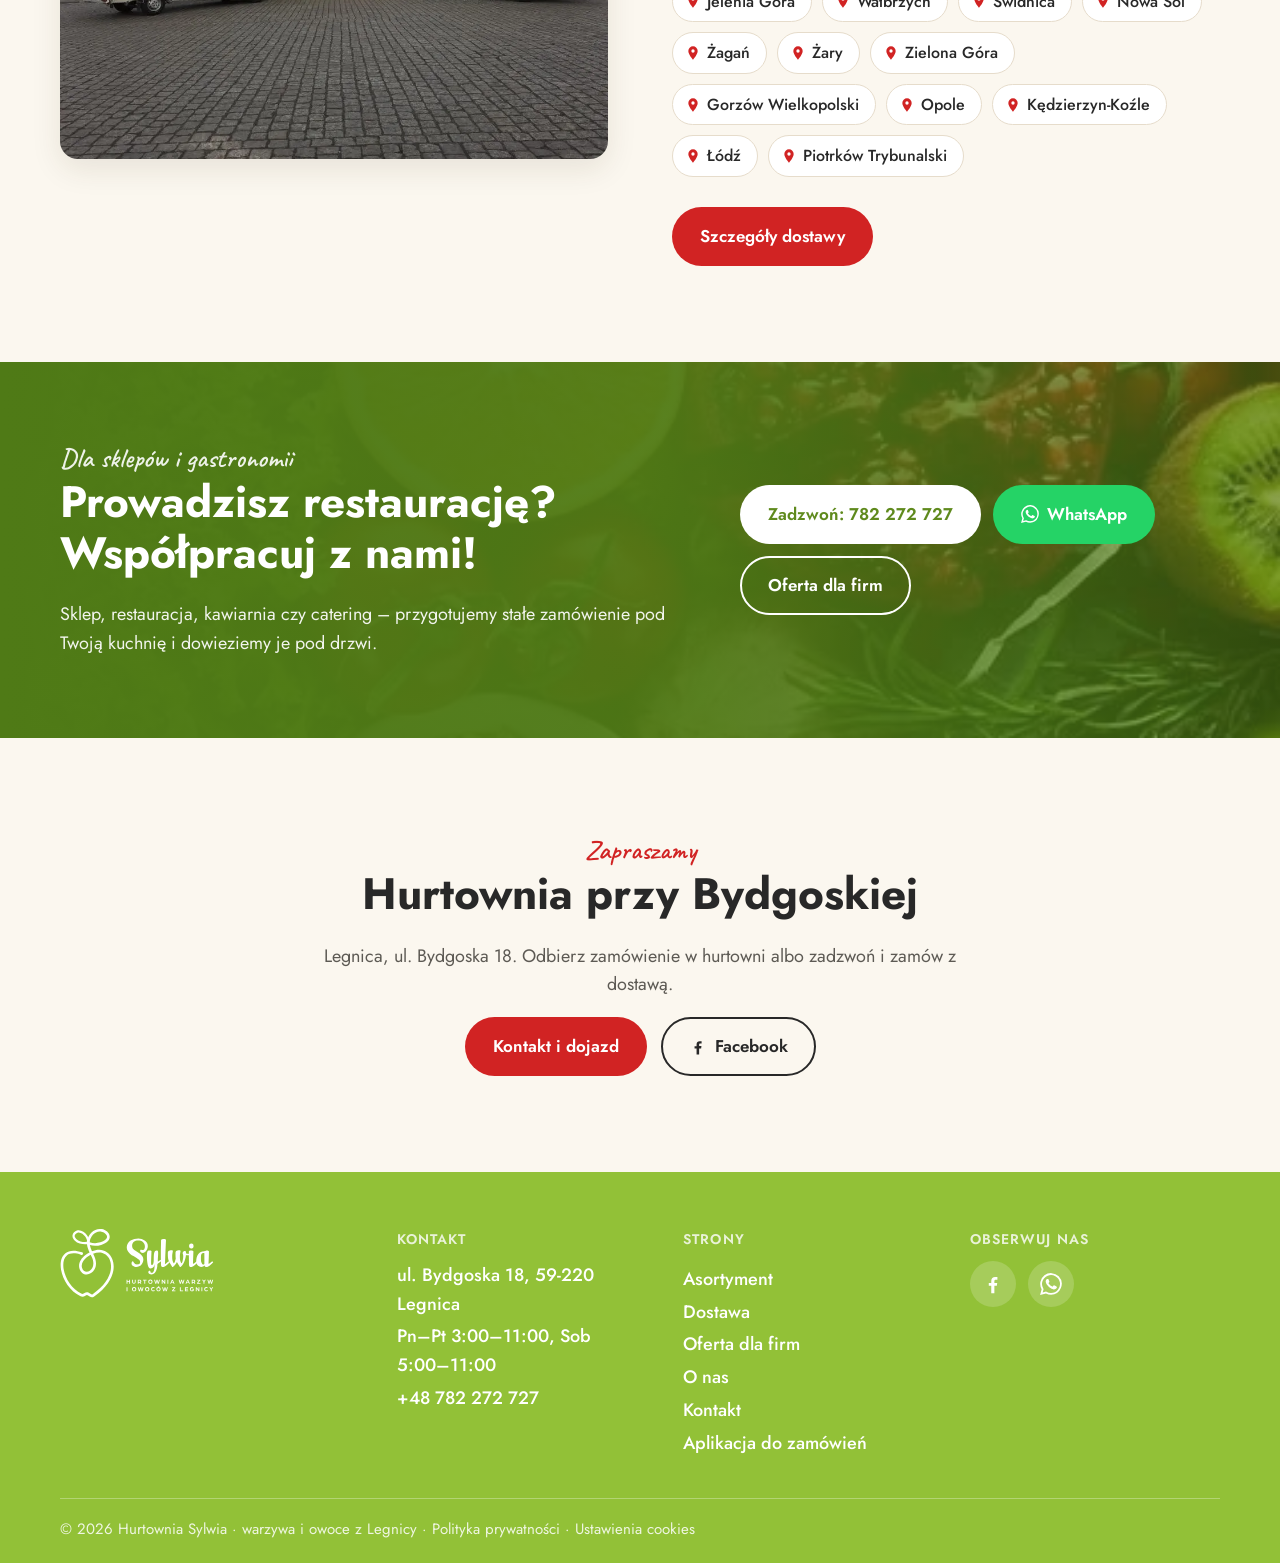
==== commit d9bb11af: "Add postal code and opening hours (contact, footer, schema) Co-Authored-By: Claude Opus 5.5 <noreply" ====
--- a/index.html
+++ b/index.html
@@ -4,11 +4,17 @@
   <meta charset="utf-8">
   <meta name="viewport" content="width=device-width, initial-scale=1">
   <title>Hurtownia Sylwia – warzywa i owoce z Legnicy</title>
-  <meta name="description" content="Rodzinna hurtownia warzyw i owoców w Legnicy. Świeże warzywa, owoce, warzywa obierane, zioła i bakalie dla sklepów, restauracji, cateringu i firm. Dostawa w całej Polsce. Legnica, ul. Bydgoska 18, tel. 782 272 727.">
+  <meta name="description" content="Rodzinna hurtownia warzyw i owoców w Legnicy. Warzywa, owoce, warzywa obierane, zioła i bakalie dla sklepów, restauracji i cateringu. Dostawa w całej Polsce.">
+  <link rel="canonical" href="https://hurtowniasylwia.pl/">
   <link rel="icon" href="img/favicon.svg" type="image/svg+xml">
+  <meta property="og:type" content="website">
+  <meta property="og:locale" content="pl_PL">
+  <meta property="og:site_name" content="Hurtownia Sylwia">
+  <meta property="og:url" content="https://hurtowniasylwia.pl/">
   <meta property="og:title" content="Hurtownia Sylwia – warzywa i owoce z Legnicy">
-  <meta property="og:description" content="Rodzinna hurtownia warzyw i owoców w Legnicy. Świeże warzywa, owoce, warzywa obierane, zioła i bakalie dla sklepów, restauracji, cateringu i firm. Dostawa w całej Polsce. Legnica, ul. Bydgoska 18, tel. 782 272 727.">
-  <meta property="og:image" content="img/hero-warzywa.webp">
+  <meta property="og:description" content="Rodzinna hurtownia warzyw i owoców w Legnicy. Warzywa, owoce, warzywa obierane, zioła i bakalie dla sklepów, restauracji i cateringu. Dostawa w całej Polsce.">
+  <meta property="og:image" content="https://hurtowniasylwia.pl/img/hero-warzywa.webp">
+  <meta name="twitter:card" content="summary_large_image">
   <link rel="preload" href="fonts/jost-latin.woff2" as="font" type="font/woff2" crossorigin>
   <link rel="stylesheet" href="css/style.css">
   <script type="application/ld+json">
@@ -17,12 +23,20 @@
     "@type": "GroceryStore",
     "name": "Hurtownia Sylwia – warzywa i owoce",
     "telephone": "+48 782 272 727",
-    "url": "https://www.warzywaiowoce.legnica.pl",
+    "@id": "https://hurtowniasylwia.pl/#business",
+    "url": "https://hurtowniasylwia.pl/",
+    "logo": "https://hurtowniasylwia.pl/img/logo.svg",
+    "image": "https://hurtowniasylwia.pl/img/hero-warzywa.webp",
     "sameAs": ["https://www.facebook.com/p/Sylwia-Hurtownia-warzyw-i-owoc%C3%B3w-100070774976242/"],
+    "openingHoursSpecification": [
+      {"@type": "OpeningHoursSpecification", "dayOfWeek": ["Monday", "Tuesday", "Wednesday", "Thursday", "Friday"], "opens": "03:00", "closes": "11:00"},
+      {"@type": "OpeningHoursSpecification", "dayOfWeek": "Saturday", "opens": "05:00", "closes": "11:00"}
+    ],
     "areaServed": {"@type": "Country", "name": "Polska"},
     "address": {
       "@type": "PostalAddress",
       "streetAddress": "ul. Bydgoska 18",
+      "postalCode": "59-220",
       "addressLocality": "Legnica",
       "addressCountry": "PL"
     }
@@ -243,7 +257,8 @@
     </div>
     <div class="footer-info">
       <p class="footer-h">Kontakt</p>
-      <p>Legnica, ul. Bydgoska 18</p>
+      <p>ul. Bydgoska 18, 59-220 Legnica</p>
+      <p>Pn–Pt 3:00–11:00, Sob 5:00–11:00</p>
       <p><a href="tel:+48782272727">+48 782 272 727</a></p>
     </div>
     <nav class="footer-nav" aria-label="Stopka">
--- a/css/style.css
+++ b/css/style.css
@@ -150,7 +150,7 @@
 .gallery {
   display: grid; gap: 16px;
   grid-template-columns: 1fr 1fr 1fr;
-  grid-template-rows: 280px 280px;
+  grid-auto-rows: 240px;
 }
 .gallery figure { margin: 0; border-radius: var(--radius); overflow: hidden; }
 .gallery img { width: 100%; height: 100%; object-fit: cover; transition: transform .5s; }
@@ -341,7 +341,8 @@
   .hero-badge { left: -8px; width: 84px; height: 84px; padding: 13px; }
   .features-grid, .cards { grid-template-columns: 1fr; gap: 24px; }
   .section { padding: 72px 0; }
-  .gallery { grid-template-columns: 1fr 1fr; grid-template-rows: 300px 180px 200px; }
+  .gallery { grid-template-columns: 1fr 1fr; grid-auto-rows: 170px; gap: 10px; }
+  .g-hide-sm { display: none; }
   .g-tall { grid-row: span 2; }
   .g-wide { grid-column: span 2; }
   .steps, .who-grid, .footer-grid, .promo-grid { grid-template-columns: 1fr; }
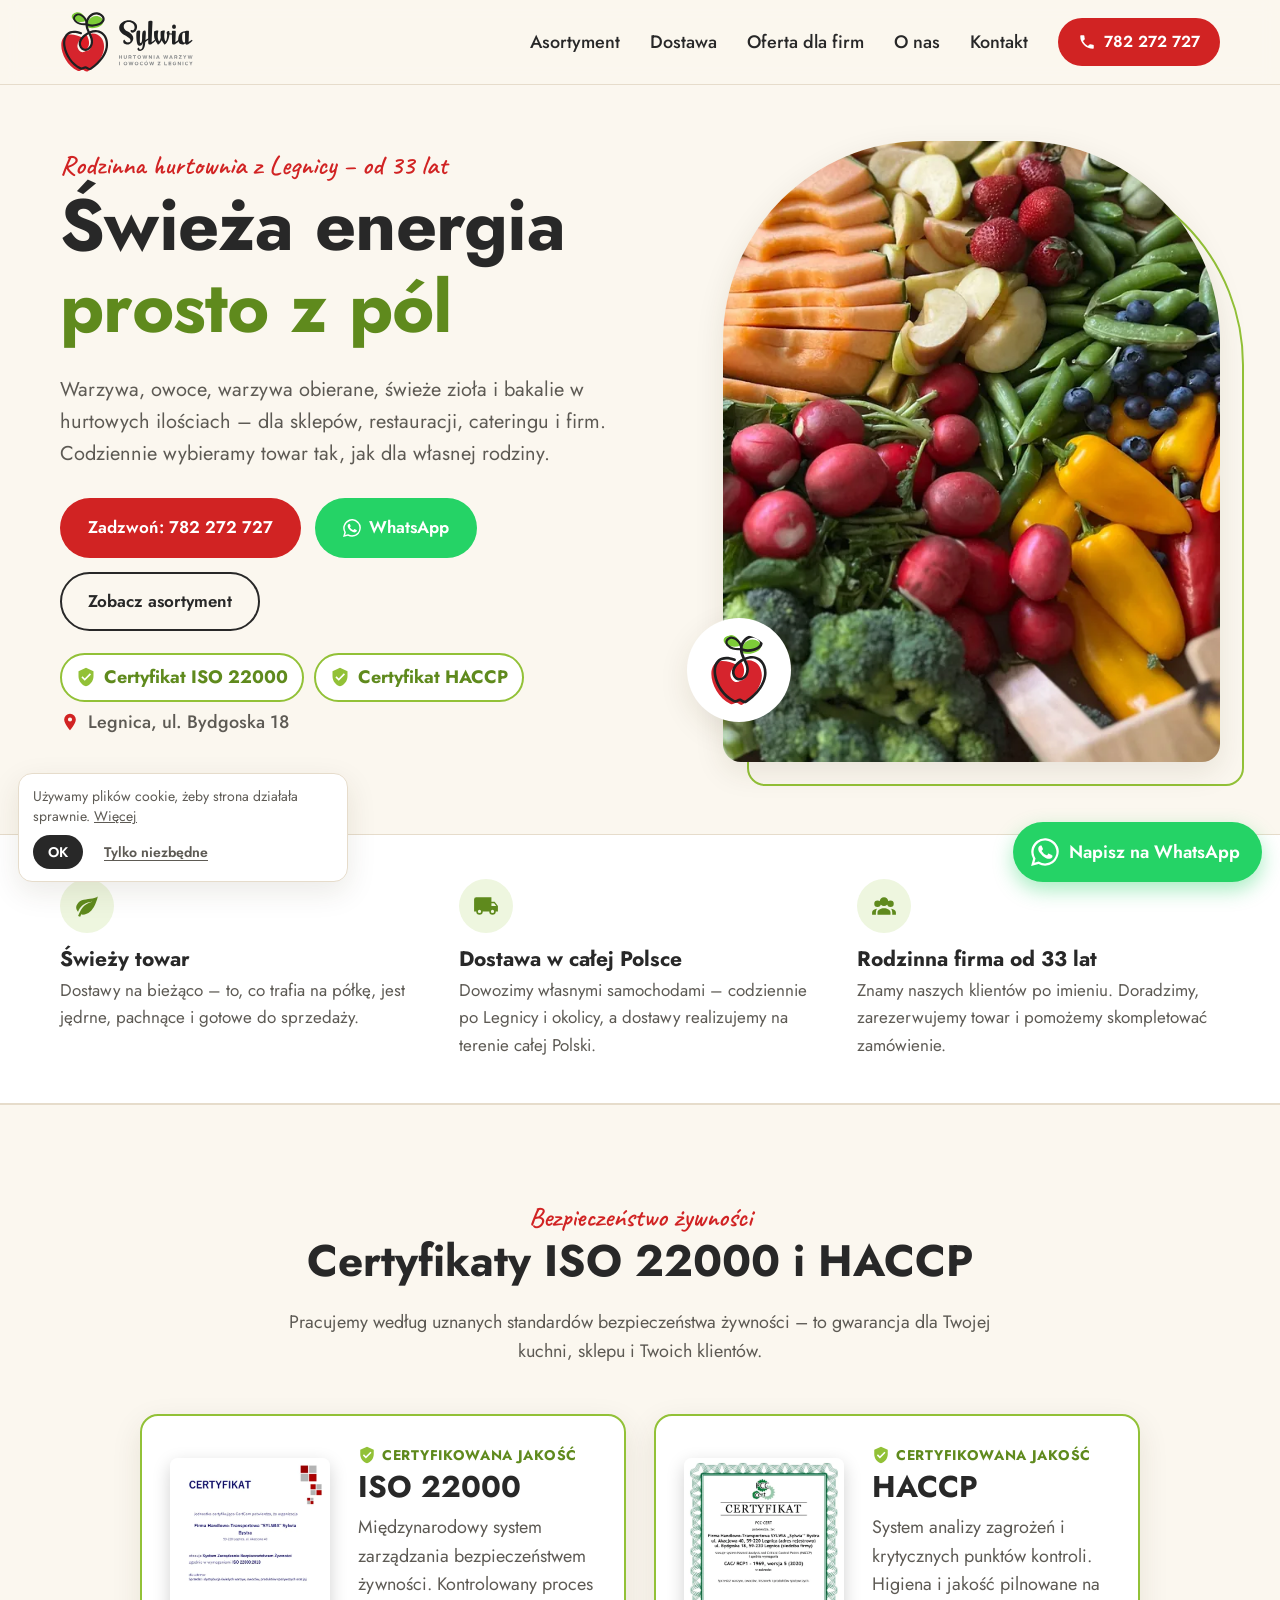
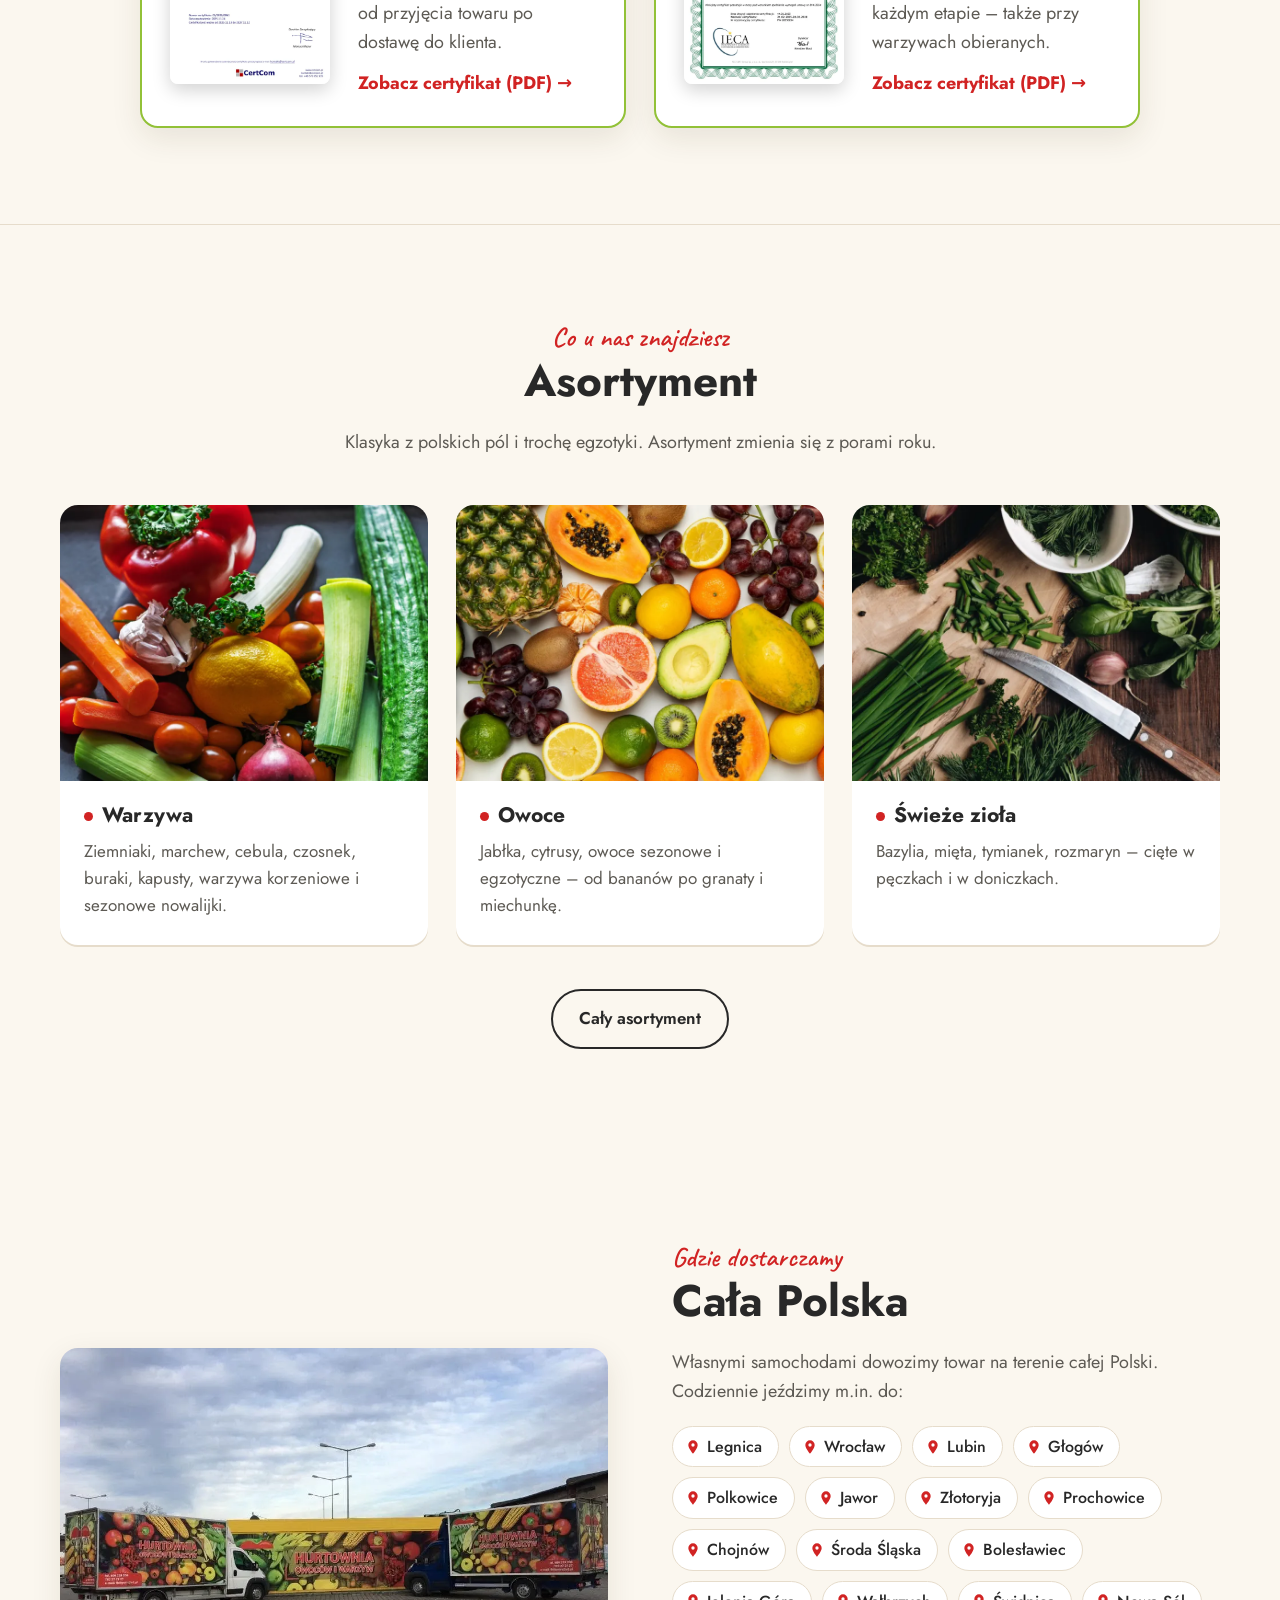
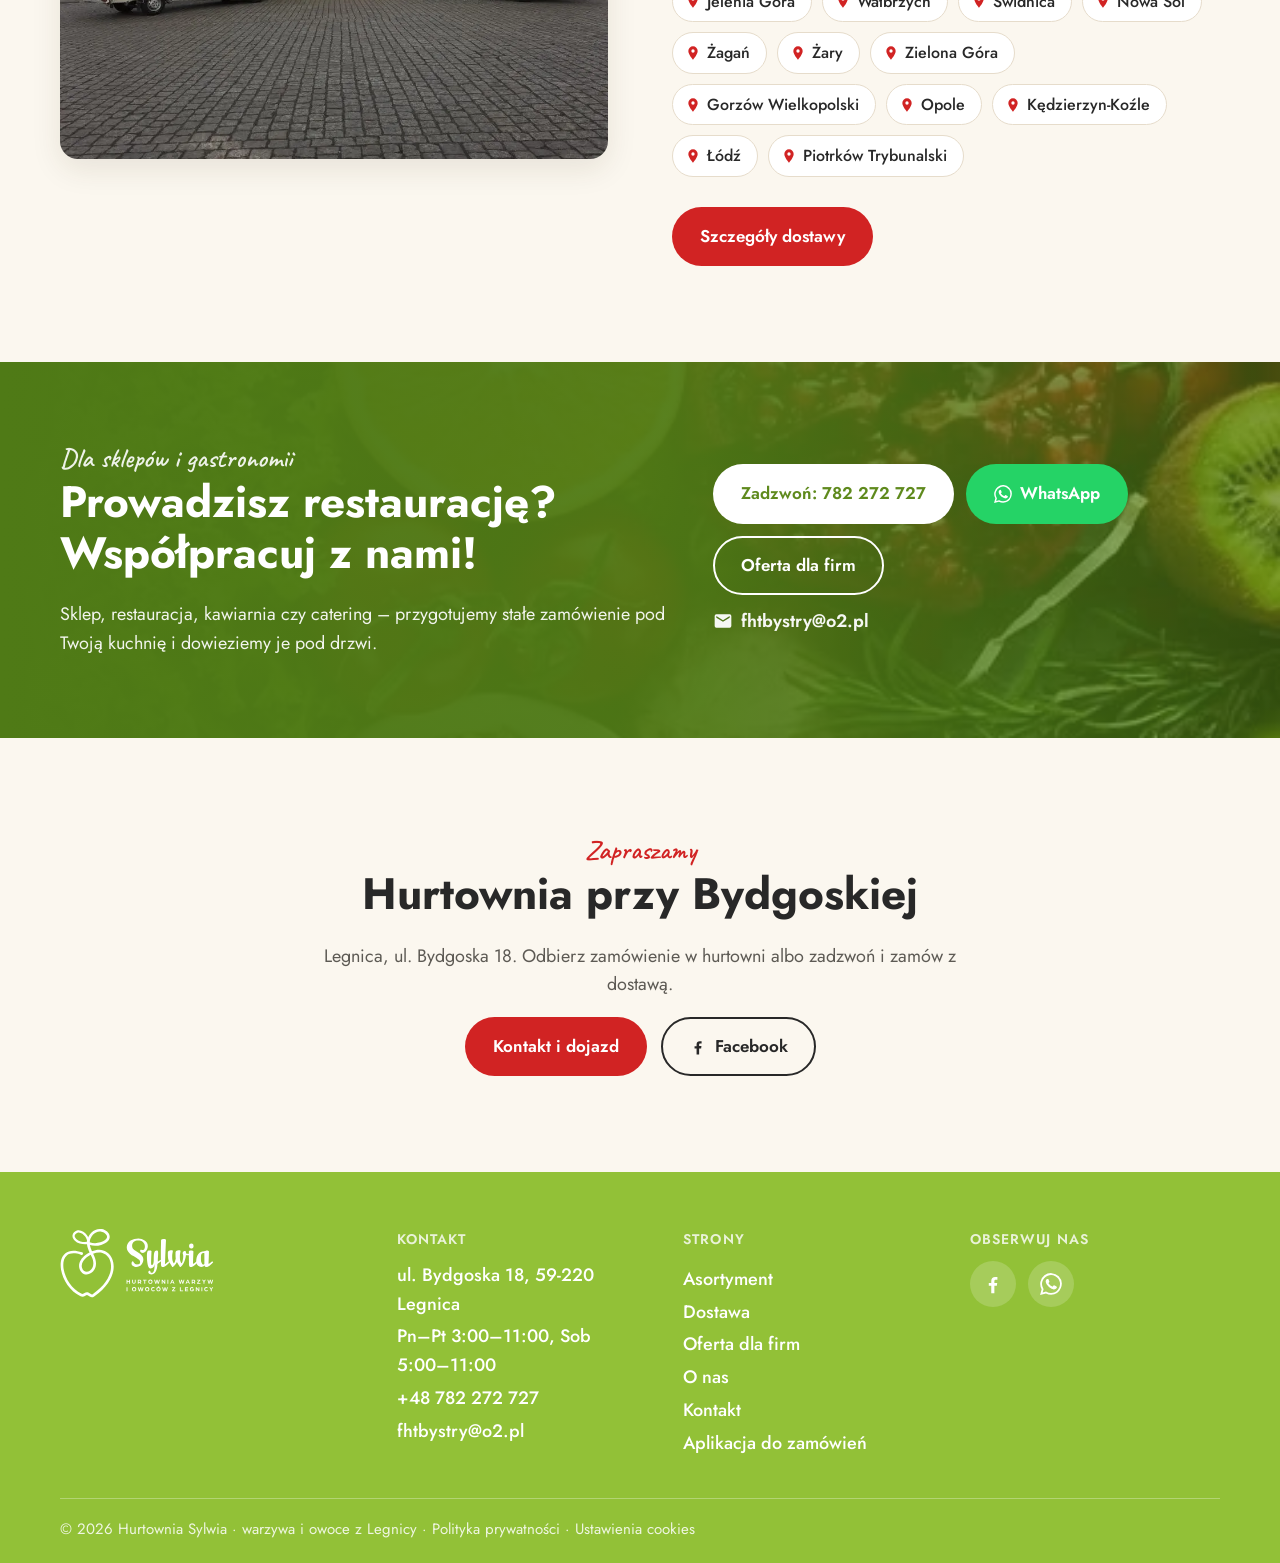
==== commit 22b118cd: "Add contact email: footer, contact page, B2B band, privacy policy, schema Co-Authored-By: Claude Opu" ====
--- a/index.html
+++ b/index.html
@@ -23,6 +23,7 @@
     "@type": "GroceryStore",
     "name": "Hurtownia Sylwia – warzywa i owoce",
     "telephone": "+48 782 272 727",
+    "email": "fhtbystry@o2.pl",
     "@id": "https://hurtowniasylwia.pl/#business",
     "url": "https://hurtowniasylwia.pl/",
     "logo": "https://hurtowniasylwia.pl/img/logo.svg",
@@ -231,6 +232,7 @@
         <a href="tel:+48782272727" class="btn btn-white">Zadzwoń: 782 272 727</a>
         <a href="https://wa.me/48782272727" class="btn btn-wa" target="_blank" rel="noopener"><svg viewBox="0 0 24 24" aria-hidden="true"><path d="M17.5 14.4c-.3-.1-1.8-.9-2-1-.3-.1-.5-.1-.7.1l-.9 1.2c-.2.2-.3.2-.6.1a8.2 8.2 0 0 1-4-3.5c-.3-.5.3-.5.9-1.6.1-.2 0-.4 0-.5l-.9-2.2c-.2-.6-.5-.5-.7-.5h-.6a1.1 1.1 0 0 0-.8.4 3.4 3.4 0 0 0-1 2.5 5.9 5.9 0 0 0 1.2 3.1 13.4 13.4 0 0 0 5.2 4.6c1.9.8 2.7.9 3.6.7a3.1 3.1 0 0 0 2-1.4 2.5 2.5 0 0 0 .2-1.4c-.1-.1-.3-.2-.6-.3zM12 21.8a9.8 9.8 0 0 1-5-1.4l-.4-.2-3.7 1 1-3.6-.2-.4A9.8 9.8 0 1 1 12 21.8zm8.4-18.2A11.8 11.8 0 0 0 1.8 17.8L.1 24l6.4-1.7a11.8 11.8 0 0 0 5.6 1.4A11.9 11.9 0 0 0 20.4 3.6z"/></svg> WhatsApp</a>
         <a href="dla-firm.html" class="btn btn-outline-white">Oferta dla firm</a>
+        <a href="mailto:fhtbystry@o2.pl" class="b2b-mail"><svg viewBox="0 0 24 24" aria-hidden="true"><path d="M20 4H4a2 2 0 0 0-2 2v12a2 2 0 0 0 2 2h16a2 2 0 0 0 2-2V6a2 2 0 0 0-2-2zm0 4-8 5-8-5V6l8 5 8-5z"/></svg>fhtbystry@o2.pl</a>
       </div>
     </div>
   </section>
@@ -260,6 +262,7 @@
       <p>ul. Bydgoska 18, 59-220 Legnica</p>
       <p>Pn–Pt 3:00–11:00, Sob 5:00–11:00</p>
       <p><a href="tel:+48782272727">+48 782 272 727</a></p>
+      <p><a href="mailto:fhtbystry@o2.pl">fhtbystry@o2.pl</a></p>
     </div>
     <nav class="footer-nav" aria-label="Stopka">
       <p class="footer-h">Strony</p>
--- a/css/style.css
+++ b/css/style.css
@@ -439,3 +439,6 @@
 .legal li { margin-bottom: .3em; }
 .legal a { color: var(--red); }
 .cookie p a { color: inherit; }
+.b2b-mail { flex-basis: 100%; display: inline-flex; align-items: center; gap: 8px; color: #fff; font-weight: 600; font-size: 18px; text-decoration: none; opacity: .95; }
+.b2b-mail svg { width: 20px; height: 20px; fill: currentColor; flex: none; }
+.b2b-mail:hover { text-decoration: underline; }
